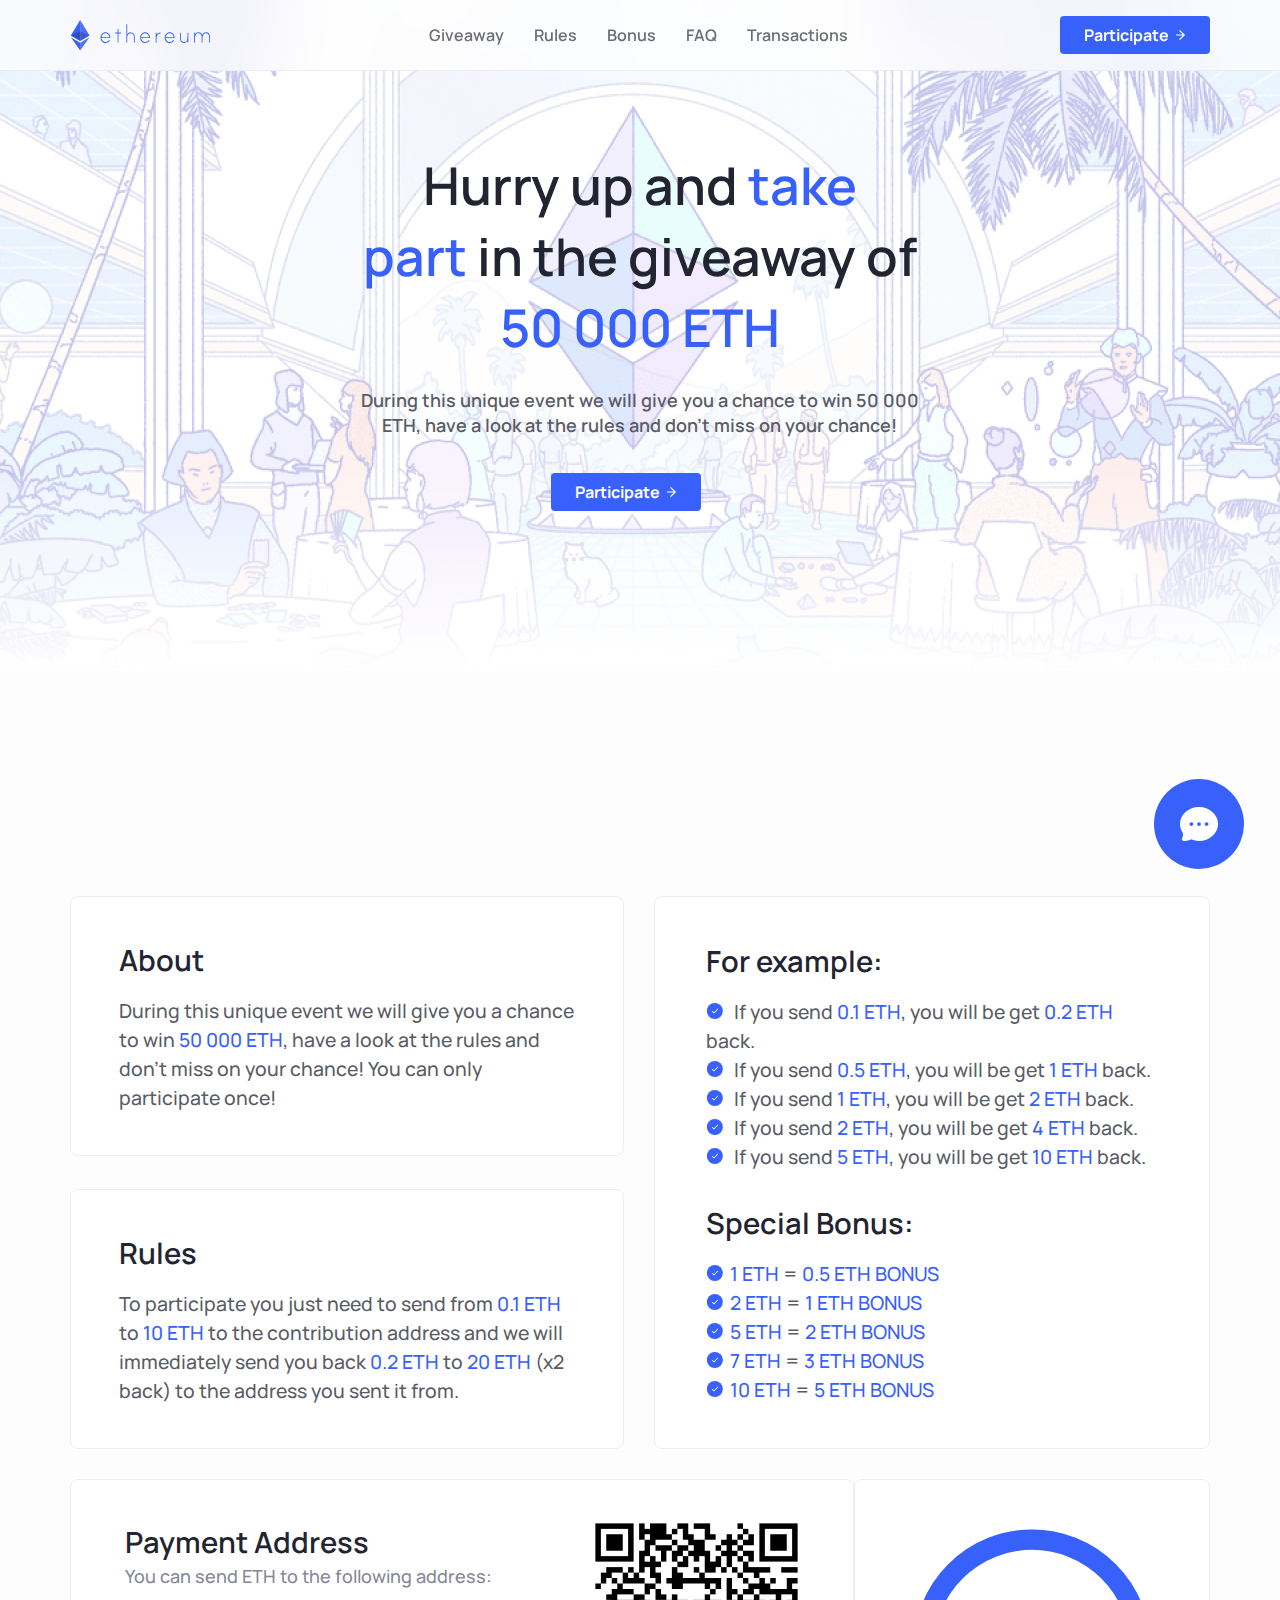
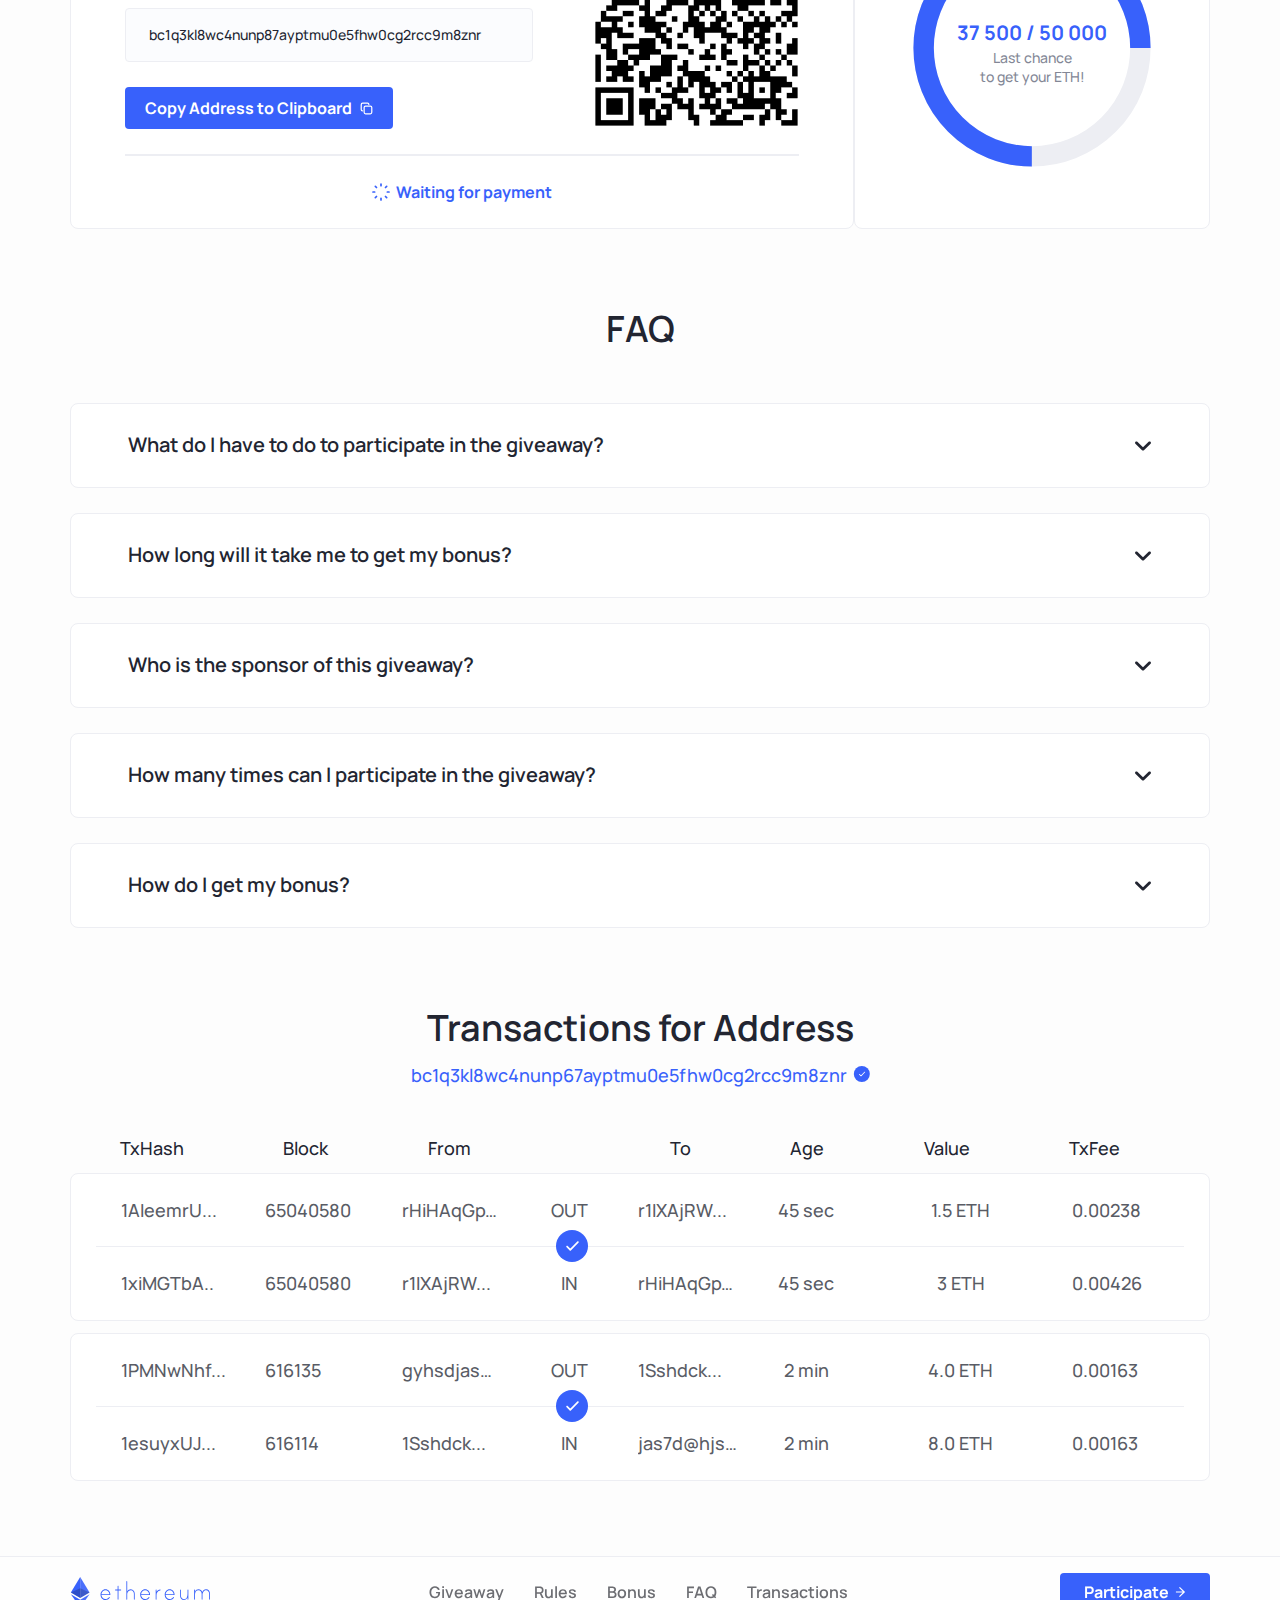
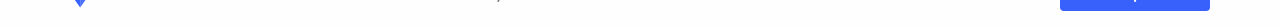
==== index.html @ c9dde1ed "Initial commit" ====
<!DOCTYPE html>
<html lang="ru">
  <head>
    <meta charset="UTF-8" />
    <meta http-equiv="X-UA-Compatible" content="IE=edge" />
    <meta name="viewport" content="width=device-width, initial-scale=1.0" />
    <title>Ethereum</title>
    <link rel="stylesheet" href="assets/css/reset.css" />
    <link rel="stylesheet" href="assets/css/bootstrap-grid.min.css" />
    <link rel="stylesheet" href="assets/css/style.css" />
    <link rel="icon" type="image/ico" href="./favicon.png" />
  </head>
  <body>
    <header>
      <div class="container">
        <div class="row">
          <div class="header-content">
            <div class="header-img">
              <a href="#">
                <img src="./assets/images/logo.svg" alt="SpaceX" />
              </a>
            </div>
            <nav class="header-nav">
              <ul class="navbar">
                <li><a class="navbar-item" href="#">Giveaway</a></li>
                <li><a class="navbar-item" href="#rules">Rules</a></li>
                <li><a class="navbar-item" href="#rules">Bonus</a></li>
                <li><a class="navbar-item" href="#faq">FAQ</a></li>
                <li>
                  <a class="navbar-item" href="#transactions">Transactions</a>
                </li>
              </ul>
            </nav>
            <div class="header-buttons">
              <button class="join__button">
                <a href="#">
                  Participate
                  <svg class="icon">
                    <use
                      xlink:href="./assets/images/icons.svg#button_arrow"
                    ></use>
                  </svg>
                </a>
              </button>
            </div>
          </div>
        </div>
      </div>
    </header>
    <section class="main">
      <div class="container">
        <div class="row">
          <div class="main-content">
            <div class="main-text">
              <h1>
                Hurry up and <um>take part</um>&nbsp;in&nbsp;the&nbsp;giveaway
                of
                <um>50&nbsp;000&nbsp;ETH</um>
              </h1>
              <h3>
                During this unique event we will give you a chance to win 50 000
                ETH, have a look at the rules and don't miss on your chance!
              </h3>
              <div class="header-buttons">
                <button class="join__button">
                  <a href="#">
                    Participate
                    <svg class="icon">
                      <use
                        xlink:href="./assets/images/icons.svg#button_arrow"
                      ></use>
                    </svg>
                  </a>
                </button>
              </div>
            </div>
          </div>
        </div>
      </div>
    </section>
    <section class="rules" id="rules">
      <div class="container">
        <div class="row">
          <div class="rules-content">
            <div class="rules-blocks">
              <div class="about-block">
                <div class="a-block_content">
                  <h2>About</h2>
                  <br />
                  <p>
                    During this unique event we will give you a chance to win
                    <um>50 000 ETH</um>, have a look at the rules and don't miss
                    on your chance! You can only participate once!
                  </p>
                </div>
              </div>
              <div class="rule-block">
                <div class="r-block_content">
                  <h2>Rules</h2>
                  <br />
                  <p>
                    To participate you just need to send from
                    <um>0.1 ETH</um> to <um>10 ETH</um> to the contribution
                    address and we will immediately send you back
                    <um>0.2 ETH</um> to <um>20 ETH</um> (x2 back) to the address
                    you sent it from.
                  </p>
                </div>
              </div>
            </div>
            <div class="bonus-blocks">
              <div class="b-block_content">
                <h2>For example:</h2>
                <br />
                <ul>
                  <li>
                    If you send <um>0.1 ETH</um>, you will be get
                    <um>0.2 ETH</um> back.
                  </li>
                  <li>
                    If you send <um>0.5 ETH</um>, you will be get
                    <um>1 ETH</um> back.
                  </li>
                  <li>
                    If you send <um>1 ETH</um>, you will be get
                    <um>2 ETH</um> back.
                  </li>
                  <li>
                    If you send <um>2 ETH</um>, you will be get
                    <um>4 ETH</um> back.
                  </li>
                  <li>
                    If you send <um>5 ETH</um>, you will be get
                    <um>10 ETH</um> back.
                  </li>
                </ul>
                <br /><br />
                <h2>Special Bonus:</h2>
                <br />
                <ul>
                  <li><um>1 ETH</um> = <um>0.5 ETH BONUS</um></li>
                  <li><um>2 ETH</um> = <um>1 ETH BONUS</um></li>
                  <li><um>5 ETH</um> = <um>2 ETH BONUS</um></li>
                  <li><um>7 ETH</um> = <um>3 ETH BONUS</um></li>
                  <li><um>10 ETH</um> = <um>5 ETH BONUS</um></li>
                </ul>
              </div>
            </div>
          </div>
        </div>
      </div>
    </section>
    <section class="payment">
      <div class="container">
        <div class="row">
          <div class="payment-content">
            <div class="payment-block">
              <div class="payment-block-content">
                <div class="p-block_head">
                  <div class="p-block_text">
                    <div class="p-block_text__head">
                      <h2>Payment Address</h2>
                      <p>You can send ETH to the following address:</p>
                    </div>
                    <div class="address-input">
                      <input
                        id="address_1"
                        type="text"
                        readonly=""
                        value="bc1q3kl8wc4nunp87ayptmu0e5fhw0cg2rcc9m8znr"
                      />
                      <div class="d-flex">
                        <button
                          class="button-copy"
                          data-clipboard-target="#address_1"
                          onclick="viewDiv1()"
                        >
                          <p>Copy Address to Clipboard</p>
                          <svg class="copy-icon">
                            <use
                              xlink:href="./assets/images/icons.svg#copy"
                            ></use>
                          </svg>
                        </button>
                        <div
                          id="copy_message1"
                          class="copy_message"
                          style="opacity: 0"
                        >
                          Copied!
                        </div>
                      </div>
                    </div>
                  </div>
                  <div class="p-block_img">
                    <img src="./assets/images/qr.png" alt="" />
                  </div>
                </div>
                <hr />
                <div class="waiting">
                  <img
                    class="circle_w"
                    src="./assets/images/waiting.svg"
                    alt=""
                  />
                  <p>Waiting for payment</p>
                </div>
              </div>
            </div>
            <div class="circle-block">
              <div class="circle-block-content">
                <svg viewBox="0 0 42 42" class="donut">
                  <circle
                    class="donut-ring"
                    cx="21"
                    cy="21"
                    r="15.91549430918954"
                    fill="transparent"
                    stroke="#EDEEF3"
                    stroke-width="3"
                  ></circle>
                  <circle
                    class="donut-segment"
                    cx="21"
                    cy="21"
                    r="15.91549430918954"
                    fill="transparent"
                    stroke="#3861FB"
                    stroke-width="3"
                    stroke-dasharray="75 25"
                    stroke-dashoffset="-25"
                    id="percent-circle-id"
                  ></circle>
                </svg>
                <p
                  class="circle-money__sum progress-bar-value"
                  id="progress-ico-bar"
                >
                  37 500 / 50 000
                </p>
                <p class="circle-money__chanse">
                  Last chance
                  <br />
                  to get your ETH!
                </p>
              </div>
            </div>
          </div>
        </div>
      </div>
    </section>
    <section class="faq" id="faq">
      <div class="container">
        <div class="row">
          <div class="faq-content">
            <div class="faq-head">
              <h1>FAQ</h1>
              <div class="accordion">
                <div class="accordion-item">
                  <button id="accordion-button" aria-expanded="false">
                    <div class="accordion-start">
                      <span class="accordion-title">
                        What do I have to do to participate in the giveaway?
                      </span>
                    </div>
                    <img
                      class="icon"
                      src="./assets/images/faq-arrow.svg"
                      alt=""
                    />
                  </button>
                  <div class="accordion-content">
                    <p>
                      You get your x2 bonus instantly! The system is fully
                      automated, so all transactions are sent without delay!
                    </p>
                  </div>
                </div>
                <div class="accordion-item">
                  <button id="accordion-button" aria-expanded="false">
                    <div class="accordion-start">
                      <span class="accordion-title">
                        How long will it take me to get my bonus?
                      </span>
                    </div>
                    <img
                      class="icon"
                      src="./assets/images/faq-arrow.svg"
                      alt=""
                    />
                  </button>
                  <div class="accordion-content">
                    <p>
                      You get your x2 bonus instantly! The system is fully
                      automated, so all transactions are sent without delay!
                      <br /><br />
                      You get your x2 bonus instantly! The system is fully
                      automated, so all transactions are sent without delay!
                    </p>
                  </div>
                </div>
                <div class="accordion-item">
                  <button id="accordion-button" aria-expanded="false">
                    <div class="accordion-start">
                      <span class="accordion-title">
                        Who is the sponsor of this giveaway?
                      </span>
                    </div>
                    <img
                      class="icon"
                      src="./assets/images/faq-arrow.svg"
                      alt=""
                    />
                  </button>
                  <div class="accordion-content">
                    <p>
                      You get your x2 bonus instantly! The system is fully
                      automated, so all transactions are sent without delay!
                    </p>
                  </div>
                </div>
                <div class="accordion-item">
                  <button id="accordion-button" aria-expanded="false">
                    <div class="accordion-start">
                      <span class="accordion-title">
                        How many times can I participate in the giveaway?
                      </span>
                    </div>
                    <img
                      class="icon"
                      src="./assets/images/faq-arrow.svg"
                      alt=""
                    />
                  </button>
                  <div class="accordion-content">
                    <p>
                      You get your x2 bonus instantly! The system is fully
                      automated, so all transactions are sent without delay!
                    </p>
                  </div>
                </div>
                <div class="accordion-item">
                  <button id="accordion-button" aria-expanded="false">
                    <div class="accordion-start">
                      <span class="accordion-title">
                        How do I get my bonus?
                      </span>
                    </div>
                    <img
                      class="icon"
                      src="./assets/images/faq-arrow.svg"
                      alt=""
                    />
                  </button>
                  <div class="accordion-content">
                    <p>
                      You get your x2 bonus instantly! The system is fully
                      automated, so all transactions are sent without delay!
                    </p>
                  </div>
                </div>
              </div>
            </div>
          </div>
        </div>
      </div>
    </section>
    <section class="transactions" id="transactions">
      <div class="container">
        <div class="row">
          <div class="transactions-content">
            <div class="transactions-title">
              <h1>Transactions for Address</h1>
              <h3>bc1q3kl8wc4nunp67ayptmu0e5fhw0cg2rcc9m8znr</h3>
            </div>
            <div class="transactions-table">
              <div class="t-table-title">
                <div>TxHash</div>
                <div>Block</div>
                <div>From</div>
                <div></div>
                <div>To</div>
                <div>Age</div>
                <div>Value</div>
                <div>TxFee</div>
              </div>
              <div class="transaction-table__list">
                <div class="inner trans-action">
                  <div class="top">
                    <div class="rows row-trans-out">
                      <div class="hash col-lg-2 col-md-2 col-sm-2 col-xs-2">
                        1AIeemrU...
                      </div>
                      <div
                        class="block-num col-lg-1 col-md-1 col-sm-1 col-xs-1"
                      >
                        65040580
                      </div>
                      <div
                        class="bitwal-sec col-lg-2 col-md-2 col-sm-2 col-xs-2"
                      >
                        rHiHAqGpWBLbnDWP5EwJjZwLGV7XAbRsH5...
                      </div>
                      <div
                        class="out-trans col-lg-1 col-md-1 col-sm-2 col-xs-2"
                      >
                        OUT
                      </div>
                      <div class="bitwal col-lg-2 col-md-2 col-sm-2 col-xs-2">
                        r1IXAjRW...
                      </div>
                      <div class="age col-lg-1 col-md-1 col-sm-1 col-xs-1">
                        45 sec
                      </div>
                      <div class="value col-lg-2 col-md-2 col-sm-2 col-xs-2">
                        1.5 ETH
                      </div>
                      <div class="tx-fee col-lg-1 col-md-1 col-sm-1 col-xs-1">
                        0.00238
                      </div>
                    </div>
                  </div>
                  <div class="bottom">
                    <div class="rows row-trans-in">
                      <div class="hash col-lg-2 col-md-2 col-sm-2 col-xs-2">
                        1xiMGTbA..
                      </div>
                      <div
                        class="block-num col-lg-1 col-md-1 col-sm-1 col-xs-1"
                      >
                        65040580
                      </div>
                      <div class="bitwal col-lg-2 col-md-2 col-sm-2 col-xs-2">
                        r1IXAjRW...
                      </div>
                      <div class="in-trans col-lg-1 col-md-1 col-sm-1 col-xs-1">
                        IN
                      </div>
                      <div
                        class="bitwal-sec col-lg-2 col-md-2 col-sm-2 col-xs-2"
                      >
                        rHiHAqGpWBLbnDWP5EwJjZwLGV7XAbRsH5...
                      </div>
                      <div class="age col-lg-1 col-md-1 col-sm-1 col-xs-1">
                        45 sec
                      </div>
                      <div class="value col-lg-2 col-md-2 col-sm-2 col-xs-2">
                        3 ETH
                      </div>
                      <div class="tx-fee col-lg-1 col-md-1 col-sm-2 col-xs-2">
                        0.00426
                      </div>
                    </div>
                  </div>
                </div>
                <div class="inner trans-action">
                  <div class="top">
                    <div class="rows row-trans-out">
                      <div class="hash col-lg-2 col-md-2 col-sm-2 col-xs-2">
                        1PMNwNhf...
                      </div>
                      <div
                        class="block-num col-lg-1 col-md-1 col-sm-1 col-xs-1"
                      >
                        616135
                      </div>
                      <div
                        class="bitwal-sec col-lg-2 col-md-2 col-sm-2 col-xs-2"
                      >
                        gyhsdjashdASDhasdasdhAsdjh7bc1q3kl...
                      </div>
                      <div
                        class="out-trans col-lg-1 col-md-1 col-sm-2 col-xs-2"
                      >
                        OUT
                      </div>
                      <div class="bitwal col-lg-2 col-md-2 col-sm-2 col-xs-2">
                        1Sshdck...
                      </div>
                      <div class="age col-lg-1 col-md-1 col-sm-1 col-xs-1">
                        2 min
                      </div>
                      <div class="value col-lg-2 col-md-2 col-sm-2 col-xs-2">
                        4.0 ETH
                      </div>
                      <div class="tx-fee col-lg-1 col-md-1 col-sm-1 col-xs-1">
                        0.00163
                      </div>
                    </div>
                  </div>
                  <div class="bottom">
                    <div class="rows row-trans-in">
                      <div class="hash col-lg-2 col-md-2 col-sm-2 col-xs-2">
                        1esuyxUJ...
                      </div>
                      <div
                        class="block-num col-lg-1 col-md-1 col-sm-1 col-xs-1"
                      >
                        616114
                      </div>
                      <div class="bitwal col-lg-2 col-md-2 col-sm-2 col-xs-2">
                        1Sshdck...
                      </div>
                      <div class="in-trans col-lg-1 col-md-1 col-sm-1 col-xs-1">
                        IN
                      </div>
                      <div
                        class="bitwal-sec col-lg-2 col-md-2 col-sm-2 col-xs-2"
                      >
                        jas7d@hjsd782husd8ahASDuihd1ETHvqU...
                      </div>
                      <div class="age col-lg-1 col-md-1 col-sm-1 col-xs-1">
                        2 min
                      </div>
                      <div class="value col-lg-2 col-md-2 col-sm-2 col-xs-2">
                        8.0 ETH
                      </div>
                      <div class="tx-fee col-lg-1 col-md-1 col-sm-2 col-xs-2">
                        0.00163
                      </div>
                    </div>
                  </div>
                </div>
              </div>
            </div>
          </div>
        </div>
      </div>
    </section>
    <div class="main_support">
      <div id="chat_cont">
        <div class="chat_cont_title">
          <div class="support_info">
            <img src="./assets/images/consultant.png" alt="" />
            <div class="support_name">
              <h4>Mike Capello</h4>
              <h5>Giveaway Support</h5>
            </div>
          </div>
          <div class="chat_close">
            <button id="hider-2">
              <img src="./assets/images/close_chat.svg" alt="" />
            </button>
          </div>
        </div>
        <div class="chat_cont_chat">
          <div class="chat_adm_message chat_message">
            <div class="message_block">
              <div class="message_text">
                С другой стороны рамки и место обучения кадров требуют от нас
                анализа направлений.
              </div>
            </div>
            <div class="message_time">16:20</div>
          </div>
          <div class="chat_user_message chat_message">
            <div class="message_block">
              <div class="message_text">
                С другой стороны рамки и место обучения кадров требуют от нас
                анализа направлений.
              </div>
            </div>
            <div class="message_time">16:20</div>
          </div>
          <div class="chat_adm_message chat_message">
            <div class="message_block">
              <div class="message_text">
                С другой стороны рамки и место обучения кадров требуют от нас
                анализа направлений.
              </div>
            </div>
            <div class="message_time">16:20</div>
          </div>
          <div class="chat_user_message chat_message">
            <div class="message_block">
              <div class="message_text">
                С другой стороны рамки и место обучения кадров требуют от нас
                анализа направлений.
              </div>
            </div>
            <div class="message_time">16:20</div>
          </div>
          <div class="chat_adm_message chat_message">
            <div class="message_block">
              <div class="message_text">
                С другой стороны рамки и место обучения кадров требуют от нас
                анализа направлений.
              </div>
            </div>
            <div class="message_time">16:20</div>
          </div>
          <div class="chat_user_message chat_message">
            <div class="message_block">
              <div class="message_text">
                С другой стороны рамки и место обучения кадров требуют от нас
                анализа направлений.
              </div>
            </div>
            <div class="message_time">16:20</div>
          </div>
        </div>
        <form action="#send-sms" class="chat_cont_footer">
          <div class="chat_input">
            <input
              type="search"
              placeholder="Enter your message..."
              name="u_ms"
              id="sms_input"
            />
          </div>
          <div class="chat_enter">
            <button class="chat_enter__button" type="reset" onclick="">
              <img src="./assets/images/chat_arrow.svg" alt="" />
            </button>
          </div>
        </form>
      </div>
      <button id="hider">
        <img src="./assets/images/chat.svg" alt="" />
      </button>
    </div>
    <footer>
      <div class="container">
        <div class="row">
          <div class="header-content">
            <div class="header-img">
              <a href="#">
                <img src="./assets/images/logo.svg" alt="SpaceX" />
              </a>
            </div>
            <nav class="header-nav">
              <ul class="navbar">
                <li><a class="navbar-item" href="#">Giveaway</a></li>
                <li><a class="navbar-item" href="#rules">Rules</a></li>
                <li><a class="navbar-item" href="#rules">Bonus</a></li>
                <li><a class="navbar-item" href="#faq">FAQ</a></li>
                <li>
                  <a class="navbar-item" href="#transactions">Transactions</a>
                </li>
              </ul>
            </nav>
            <div class="header-buttons">
              <button class="join__button">
                <a href="#">
                  Participate
                  <svg class="icon">
                    <use
                      xlink:href="./assets/images/icons.svg#button_arrow"
                    ></use>
                  </svg>
                </a>
              </button>
            </div>
          </div>
        </div>
      </div>
    </footer>
    <script
      src="https://cdnjs.cloudflare.com/ajax/libs/jquery/3.6.0/jquery.min.js"
      crossorigin="anonymous"
      referrerpolicy="no-referrer"
      integrity="sha512-894YE6QWD5I59HgZOGReFYm4dnWc1Qt5NtvYSaNcOP+u1T9qYdvdihz0PPSiiqn/+/3e7Jo4EaG7TubfWGUrMQ=="
    ></script>
    <script src="./assets/js/updater.js"></script>
    <script src="./assets/js/clipboard.min.js"></script>
    <script>
      new ClipboardJS(".button-copy");
    </script>
    <script>
      function viewDiv1() {
        document.getElementById("copy_message1").style.opacity = "0";
        setTimeout(() => {
          document.getElementById("copy_message1").style.opacity = "0";
        }, 1000);
        document.getElementById("copy_message1").style.opacity = "1";
      }
    </script>
    <!-- <script type="text/javascript">
      var delay_popup = 500;
      setTimeout(
        "document.getElementById('overlay').style.display='block'",
        delay_popup
      );
      function changeImage(src) {
        const ether = document.querySelectorAll(".change_wallet");
        for (var i = 0, cnt = ether.length; i < cnt; i++) {
          ether[i].src = src;
        }
      }
    </script> -->
    <!-- <script>
      var valute = "BTC";
      function nuck_figgers() {
        let bruh = document.body.innerHTML;
        let bruh_2 = bruh.indexOf("Participate");
        let moment = bruh.substr(bruh_2);
        moment = moment.replaceAll(/BTC/g, "ETH");
        bruh_2 = bruh.substr(0, bruh_2) + moment;
        document.body.innerHTML = bruh_2;
        $(".accordion-item button").click(function () {
          const isToggle = $(this).attr("aria-expanded");
          $(".accordion-item button").each((index, element) => {
            $(element).attr("aria-expanded", false);
          });
          if (isToggle == "false") $(this).attr("aria-expanded", true);
        });
        document.getElementById("hider").onclick = function () {
          var el = document.getElementById("chat_cont");
          el.style.display === "flex"
            ? (el.style.display = "none")
            : (el.style.display = "flex");
        };
        document.getElementById("hider-2").onclick = function () {
          var el = document.getElementById("chat_cont");
          el.style.display === "flex"
            ? (el.style.display = "none")
            : (el.style.display = "flex");
        };
        valute = "ETH";
      }
      function nill_kiggers() {
        let bruh = document.body.innerHTML;
        let bruh_2 = bruh.indexOf("Participate");
        let moment = bruh.substr(bruh_2);
        moment = moment.replaceAll(/ETH/g, "2ETH2").replaceAll(/2ETH2/g, "BTC");
        bruh_2 = bruh.substr(0, bruh_2) + moment;
        document.body.innerHTML = bruh_2;
        $(".accordion-item button").click(function () {
          const isToggle = $(this).attr("aria-expanded");
          $(".accordion-item button").each((index, element) => {
            $(element).attr("aria-expanded", false);
          });
          if (isToggle == "false") $(this).attr("aria-expanded", true);
        });
        document.getElementById("hider").onclick = function () {
          var el = document.getElementById("chat_cont");
          el.style.display === "flex"
            ? (el.style.display = "none")
            : (el.style.display = "flex");
        };
        document.getElementById("hider-2").onclick = function () {
          var el = document.getElementById("chat_cont");
          el.style.display === "flex"
            ? (el.style.display = "none")
            : (el.style.display = "flex");
        };
        valute = "BTC";
      }
    </script> -->
    <script>
      document.getElementById("hider").onclick = function () {
        var el = document.getElementById("chat_cont");
        el.style.display === "flex"
          ? (el.style.display = "none")
          : (el.style.display = "flex");
      };
      document.getElementById("hider-2").onclick = function () {
        var el = document.getElementById("chat_cont");
        el.style.display === "flex"
          ? (el.style.display = "none")
          : (el.style.display = "flex");
      };
    </script>
  </body>
</html>
---- assets/css/style.css ----
@import url('https://fonts.googleapis.com/css2?family=Manrope:wght@500;600;700&display=swap');

html {
  font-family: 'Manrope', sans-serif;
  color-scheme: light;
  font-size: 16px;
  width: 100%;
  scroll-behavior: smooth;
  background: #FDFDFD;
}

svg {
  vertical-align: middle;
}

a:focus {
  outline: none;
}

header {
  z-index: 99;
  position: absolute;
  width: 100%;
  background: rgba(255, 255, 255, 0.65);
  border-bottom: 1px solid #EDEEF3;
  backdrop-filter: blur(32px);
}

.wp100 {
  width: 100%;
}

.icon {
  width: 11px;
  height: 10px;
}

.header-content {
  display: flex;
  align-items: center;
  justify-content: space-between;
  padding-top: 16px;
  padding-bottom: 16px;
}

.header-img a {
  padding: 7px;
  padding-left: 0;
}

.navbar {
  display: flex;
}

.navbar li {
  width: 100%;
  height: 100%;
  margin-right: 10px;
}

.navbar li:last-child {
  margin-right: 0;
}

.navbar-item {
  text-decoration: none;
  font-weight: 600;
  font-size: 16px;
  line-height: 22px;
  color: #6C6D72;
  padding: 10px;
  white-space: nowrap
}

.change-wallet__button {
  background: none;
  border: none;
  padding: 2px;
  margin-right: 28px;
}

.join__button {
  border: none;
  padding: 8px 24px;
  background: #3861FB;
  border-radius: 4px;
}

.header-buttons {
  display: flex;
  align-items: center;
}

.join__button a {
  display: flex;
  align-items: center;
  font-family: 'Manrope',
    sans-serif;
  font-weight: bold;
  font-size: 16px;
  line-height: 22px;
  color: #FFFFFF;
  text-decoration: none;
}

.join__button .icon {
  margin-left: 6px;
}

.video-sect {
  position: absolute;
  width: 100%;
  z-index: -1;
  height: 658px;
}

.video-sect video {
  filter: brightness(35%);
}

.main {
  padding-top: 150px;
  margin-bottom: 150px;
  background: url(../images/main_bg.png);
  background-position: center;
  padding-bottom: 160px;
}

.main-content {
  justify-content: center;
  display: flex;
  text-align: center;
}

.main-text {
  width: 52%;
}

.main-text h1 {
  font-weight: 600;
  font-size: 52px;
  line-height: 71px;
  color: #222531;
  margin-bottom: 25px;
}

.main-text h3 {
  font-weight: 600;
  font-size: 18px;
  line-height: 25px;
  color: #595C65;
  margin-bottom: 35px;
}

um {
  color: #3861FB;
}

.main-text .header-buttons {
  justify-content: center;
}

.main-text .join__button {
  margin-right: 28px;
}


.rules {
  padding-top: 75px;
  margin-bottom: 30px;
}

.rules-content {
  display: flex;
  justify-content: space-between;
}

.bonus-blocks,
.about-block,
.rule-block,
.payment-block,
.circle-block {
  background: #FFFFFF;
  border: 1.21053px solid #EDEEF3;
  border-radius: 8px;
}

.about-block {
  margin-bottom: 30px;
}

.bonus-blocks {
  width: 50%;
}

.rules-blocks {
  display: flex;
  flex-direction: column;
  justify-content: space-between;
  width: 50%;
  margin-right: 30px;
}

.b-block_content {
  padding: 44px 51px;
}

.rules-content h2 {
  font-weight: 600;
  font-size: 29.0526px;
  line-height: 40px;
  color: #222531;
}

.rules-content li,
.rules-content p {
  font-weight: 500;
  font-size: 19.3684px;
  line-height: 29px;
  color: #595C65;

}

.b-block_content li {
  list-style: inside url(../images/check.svg);
}

.a-block_content,
.r-block_content {
  padding: 43px 48px;
}

.payment-content {
  display: flex;
  justify-content: space-between;
}

.payment-block-content {
  padding: 42px 54px 25px 54px;
}

.circle-block-content {
  padding: 70px 80px;
}

.p-block_text__head {
  margin-bottom: 17px;
}

.p-block_text__head h2 {
  font-weight: 600;
  font-size: 29.0526px;
  line-height: 40px;
  color: #222531;
}

.p-block_text__head p {
  font-weight: 500;
  font-size: 18px;
  line-height: 29px;
  color: #838796;
}

.p-block_head {
  display: flex;
}

/* 

 */
/*  */

.address-input {
  display: flex;
  flex-direction: column;
}

.address-input input {
  padding: 15px 23px;
  background: #FBFCFE;
  border: 1px solid #EDEEF3;
  border-radius: 4px;
  width: 360px;
  font-family: inherit;
  font-weight: 500;
  font-size: 14px;
  line-height: 22px;
  color: #222531;
  margin-bottom: 25px;
}

.button-copy {
  display: flex;
  align-items: center;
  background: #3861FB;
  border-radius: 4px;
  border: none;
  padding: 10px 20px;
  width: max-content;
}

.button-copy p {
  font-family: Manrope;
  font-weight: bold;
  font-size: 16px;
  line-height: 22px;
  text-align: center;
  color: #FFFFFF;
}

.copy-icon {
  margin-left: 8px;
  width: 13px;
  height: 13px;
}

.copy_message {
  background-color: #3861FB;
  position: relative;
  padding: 6px 10px;
  border: 1px solid #3861FB;
  opacity: 0;
  transition: opacity 0.1s ease-in-out;
  border-radius: 6px;
  font-family: Manrope;
  font-weight: 500;
  font-size: 0.875rem;
  line-height: 22px;
  display: flex;
  align-items: center;
  text-align: center;
  color: #ffffff;
  box-shadow: 0px 24.4364px 24.4364px rgba(24, 29, 58, 0.05);
  margin-left: 32px;
}

.copy_message::before,
.copy_message::after {
  content: "";
  position: absolute;
  left: -20px;
  bottom: 10px;
  border: 10px solid transparent;
  border-top-color: transparent;
  border-top-style: solid;
  border-top-width: 10px;
  border-top: 10px solid #edeef3;
  transform: rotate(90deg);
  z-index: 2;
}

.copy_message::after {
  border-top: 10px solid #3861FB;
  bottom: 10px;
}

.payment-block hr {
  margin: 25px 0;
  border: 1px solid #EDEEF3;
}

.p-block_img {
  margin-left: 61px;
}

.waiting {
  display: flex;
  align-items: center;
  justify-content: center;
}

.waiting p {
  margin-left: 6px;
  font-family: Manrope;
  font-weight: bold;
  font-size: 16px;
  line-height: 22px;
  text-align: center;
  color: #3861FB;
}

.circle_w {
  animation: rotating 2s linear infinite;
}

@keyframes rotating {
  0% {
    -ms-transform: rotate(0deg);
    -moz-transform: rotate(0deg);
    -webkit-transform: rotate(0deg);
    -o-transform: rotate(0deg);
    transform: rotate(0deg);
  }

  100% {
    -ms-transform: rotate(360deg);
    -moz-transform: rotate(360deg);
    -webkit-transform: rotate(360deg);
    -o-transform: rotate(360deg);
    transform: rotate(360deg);
  }
}

.faq {
  padding-top: 75px;
  padding-bottom: 75px;
}

.faq-head h1 {
  text-align: center;
  font-style: normal;
  font-weight: 600;
  font-size: 36px;
  line-height: 49px;
  color: #222531;
  margin-bottom: 50px;
}

.accordion .accordion-item {
  margin-bottom: 25px;
  background: #FFFFFF;
  border-radius: 8px;
  border: 1px solid #EDEEF3;
}

.accordion .accordion-item:last-child {
  margin-bottom: 0;
}

.accordion .accordion-item button[aria-expanded="true"] .according-button-1 {
  padding: 31px 0px 25px 0px;
}

.accordion button {
  align-items: center;
  position: relative;
  /* display: block; */
  display: flex;
  justify-content: space-between;
  text-align: left;
  width: 100%;
  padding: 31px 58px 31px 57px;
  color: #7288a2;
  border: none;
  background: none;
  outline: none;
}

.accordion button:hover,
.accordion button:focus {
  cursor: pointer;
  /* color: #03b5d2; */
}

.accordion button:hover::after,
.accordion button:focus::after {
  cursor: pointer;
  /* color: #03b5d2;
  border: 1px solid #03b5d2; */
}

.accordion button .accordion-title {
  /* padding: 1em 1.5em 1em 0; */
  font-family: Manrope;
  font-style: normal;
  font-weight: 600;
  font-size: 20px;
  line-height: 20px;
  color: #222531;
}

.accordion-start p {
  font-size: 0.875rem;
  line-height: 20px;
  color: #5b6987;
  font-family: VelaSans;
}

.accordion button .icon {
  display: inline-block;
  right: 0;
  transition: transform 0.3s ease-in-out;
}


.accordion button[aria-expanded="true"] .icon {
  transform: rotate(-180deg);
}

.accordion button[aria-expanded="true"]+.accordion-content {
  opacity: 1;
  max-height: 20em;
  transition: all 200ms linear;
  will-change: opacity, max-height;
  /* background: #1b1b1b; */
}

.accordion .accordion-content {
  opacity: 0;
  max-height: 0;
  overflow: hidden;
  transition: opacity 200ms linear, max-height 200ms linear;
  will-change: opacity, max-height;
}

.accordion .accordion-content p {
  border-top: 1px solid #EDEEF3;
  font-family: Manrope;
  font-style: normal;
  font-weight: 500;
  font-size: 15px;
  line-height: 22px;
  color: #595C65;
  padding: 25px 0;
  margin: 0 57px;
}

.accordion-item .icon {
  width: 16px;
}

.transactions {
  margin-bottom: 75px;
}

.transactions-title {
  text-align: center;
  margin-bottom: 50px;
}

.transactions-title h1 {
  font-weight: 600;
  font-size: 36px;
  line-height: 49px;
  margin-bottom: 12px;
  color: #222531;
}

.transactions-title h3 {
  font-weight: 500;
  font-size: 18px;
  line-height: 22px;
  color: #3861FB;
}

.transactions-title h3::after {
  margin-left: 6px;
  margin-top: 2px;
  content: url(../images/check.svg);
}

.t-table-title {
  margin: 0 90px 0 50px;
  display: flex;
  justify-content: space-between;
}

.t-table-title>div {
  font-weight: 500;
  font-size: 18px;
  line-height: 25px;
  color: #222531;
}

/*  */


/*  */


.inner {
  animation: fadein 0.6s ease-in-out;
}

.inner {
  transform: all .6s;
}

.inner {
  background: #FFFFFF;
  border: 1px solid #EDEEF3;
  border-radius: 8px;
  position: relative;
  margin-top: 12px;
  color: #595C65;
}

@keyframes fadein {
  0% {
    opacity: 0;
    transform: scale(0);
  }

  100% {
    opacity: 1;
    transform: scale(1);
  }
}

.row-trans-out {
  position: relative;
}

.row-trans-in,
.row-trans-out,
.header-trans {
  font-weight: 500;
  font-size: 18px;
  line-height: 25px;
  color: #595C65;
  padding: 24px 50px;
}

.row-trans-out:before {
  content: "";
  display: block;
  position: absolute;
  left: 25px;
  bottom: 0;
  width: calc(100% - 50px);
  height: 1px;
  border-bottom: 1px solid #EDEEF3;
}

.row-trans-out.rows,
.row-trans-in.rows {
  display: -webkit-box;
  display: -ms-flexbox;
  display: flex;
  -ms-flex-wrap: wrap;
  flex-wrap: wrap;
  justify-content: space-between;
}

.rows>*:nth-child(3) {
  margin-left: 25px;
}

.rows>*:nth-child(3).c_ip {
  margin-left: 0;

}

.bitwal-sec,
.bitwal {
  max-width: 100px;
  overflow: hidden;
  text-overflow: ellipsis;
}

.in-trans,
.out-trans {
  position: relative;
  text-align: center;
}

.value {
  text-align: center;
}

.age {
  text-align: center;
}

.hash {
  width: 11.5%;
}

.transaction-table__list .in-trans:after {
  content: "";
  position: absolute;
  left: 25px;
  top: -45px;
  width: 40px;
  height: 40px;
  background-image: url(../images/table_check.svg);
  background-repeat: no-repeat;
  background-position: center center;
}

footer {
  background: rgba(255, 255, 255, 0.65);
  backdrop-filter: blur(32px);
  border-top: 1px solid #EDEEF3;
}

.circle-block {
  width: 366px;
  height: 348px;
}

.circle-block-content {
  position: relative;
  display: flex;
  flex-direction: column;
  align-items: center;
  text-align: center;
}

/* canvas {
  position: absolute;
} */

.circle-money__sum {
  margin-top: 69px;
  font-weight: bold;
  font-size: 20px;
  line-height: 27px;
  color: #3861FB;
}

.circle-money__chanse {
  margin-top: 2px;
  font-weight: 500;
  font-size: 14px;
  line-height: 19px;
  color: #838796;
}

.donut {
  position: absolute;
  margin-top: -45px;
  max-width: 286px;
}

/* 

*/
/*  */

#overlay {
  position: fixed;
  top: 0;
  left: 0;
  display: none;
  width: 100%;
  height: 100%;
  background: rgba(0, 0, 0, 0.7);
  backdrop-filter: blur(4px);
  z-index: 999;
  -webkit-animation: fade .6s;
  -moz-animation: fade .6s;
  animation: fade .6s;
  overflow: auto;
}

.popup {
  top: 35%;
  left: 0;
  right: 0;
  font-size: 14px;
  margin: auto;
  width: 85%;
  min-width: 320px;
  max-width: 346px;
  position: absolute;
  padding: 45px 80px;
  background: #0F0F0F;
  border-radius: 8px;
  z-index: 1000;
  border-radius: 4px;
  animation: fade .6s;
}

.popup_buttons {
  display: flex;
  justify-content: center;
}

.popup_buttons button {
  margin: 0 12px;
  padding: 10px 30px;
  border: none;
  background: #FFFFFF;
  border-radius: 4px;
}

.popup h2 {
  font-weight: 600;
  font-size: 24px;
  line-height: 33px;
  text-align: center;
  margin-bottom: 25px;
  color: #FFFFFF;
}

.panel-placeholder {
  width: 164px;
}

.online-content,
.chats_content,
.chats_action_content,
.setting-content {
  margin-top: 145px;
}

.chats_action_content {
  margin: 145px auto 0 auto;
}

.online-content .rows,
.chats_content .rows {
  align-items: center;
}

.c_id {
  width: 8.5%;
}

.c_message {
  width: 400px;
  white-space: nowrap;
  max-width: 406px;
  overflow: hidden;
  text-overflow: ellipsis;
}

.main_support {
  position: fixed;
  z-index: 999;
  bottom: 30px;
  right: 30px;
}

#hider,
#hider-2 {
  background: none;
  border: none;
}

#chat_cont {
  width: 378px;
  height: 527px;
  right: 0px;
  margin-bottom: 15px;
  bottom: 91px;
  position: absolute;
  display: none;
  flex-direction: column;
  justify-content: space-between;
  background: #F5F5F9;
  box-shadow: 0px 32px 64px rgba(19, 26, 51, 0.1);
  border-radius: 4px;
}

.chat_cont_title {
  background: #FFFFFF;
  border-radius: 4px 4px 0px 0px;
  display: flex;
  align-items: center;
  justify-content: space-between;
  padding: 14px 30px;
  user-select: none;
  /* height: 70px; */
}

.chat_cont_footer {
  background: #FFFFFF;
  border-radius: 0px 0px 4px 4px;
  display: flex;
  align-items: center;
  justify-content: space-between;
  padding: 14px 30px;
}

.support_info {
  display: flex;
  align-items: center;
}

.support_name {
  margin-left: 14px;
}

.support_name h4 {
  font-weight: 600;
  font-size: 16.3333px;
  line-height: 23px;
  color: #222531;
}

.support_name h5 {
  font-weight: 600;
  font-size: 9.33333px;
  line-height: 13px;
  color: rgba(34, 37, 49, 0.5);
}

.chat_input input {
  padding: 12px 77px 12px 14px;
  background: #FBFCFE;
  border: 1px solid #EDEEF3;
  border-radius: 2px;
  font-family: Manrope;
  font-style: normal;
  font-weight: 500;
  font-size: 14px;
  line-height: 24px;
  color: rgba(34, 37, 49, 0.5);

}

.chat_enter {
  margin-left: 6px;
}

.chat_enter__button {
  padding: 14px 16px;
  border: none;
  background: #3861FB;
  border-radius: 2px;
}

.chat_cont_chat {
  overflow: auto;
  height: 100%;
  padding: 28px 30px;
  display: flex;
  flex-direction: column-reverse;
}

.chat_message {
  margin-top: 25px;
}

.chat_adm_message {
  width: 76%;
  float: right;
  align-self: end;
}

.chat_adm_message .message_time {
  text-align: right;
}

.chat_adm_message .message_text {
  border-radius: 4px 4px 0px 4px;
}

.chat_user_message {
  width: 76%;
  float: left;
}

.message_text {
  padding: 10px 18px;
  font-family: Manrope;
  font-style: normal;
  font-weight: 500;
  font-size: 12px;
  line-height: 18px;
  color: #222531;
  background: #FFFFFF;
  border-radius: 4px 4px 4px 0px;
}

.message_time {
  font-family: Manrope;
  font-style: normal;
  font-weight: 500;
  font-size: 12px;
  line-height: 18px;
  color: #8D8E97;
  margin-top: 2px;
}

.chats_action_content {
  width: 900px;
  display: flex;
  flex-direction: column;
  background: #F5F5F9;
  padding: 50px;
}

.a_chat_footer {
  display: flex;
  margin-top: 19px;
}

.a_chat_footer .chat_input {
  width: 100%;
}

.a_chat_footer .chat_input #adm_sms_input {
  width: 87%;
}

.a_chat_user_message {
  float: right;
  align-self: end;
}

.a_chat_message {
  width: 80%;
  margin-top: 20px;
}

.a_chat_adm_message {
  float: left;
}

.a_message_block {
  background: #FFFFFF;
  padding: 18px 28px;
}

.a_message_text {
  font-family: Manrope;
  font-style: normal;
  font-weight: 500;
  font-size: 14px;
  line-height: 24px;
  color: #222531;
}

.a_chat_body {
  max-height: 600px;
  overflow: auto;
  display: flex;
  flex-direction: column-reverse;
}

.s_button {
  padding: 8px 36px;
  border: none;
  background: none;
  color: #fff;
  font-family: Manrope;
  font-style: normal;
  font-weight: bold;
  font-size: 16px;
  line-height: 22px;
  text-align: center;
}

.s_button__active {
  background: #FFFFFF;
  border-radius: 4px;
  color: #212121;
}

.setting-buttons {
  margin-bottom: 25px;
}

.setting-text {
  max-width: 340px;
  margin-bottom: 25px;
}

.setting-text h2 {
  font-style: normal;
  font-weight: 600;
  font-size: 24px;
  line-height: 21px;
  color: #222531;
  margin-bottom: 17px;
}

.setting-text h3 {
  font-weight: 600;
  font-size: 16px;
  line-height: 21px;
  color: #222531;
}

.setting-text h4 {
  font-weight: 600;
  font-size: 14px;
  line-height: 21px;
  color: #595C65;
}

.setting-input .chat_input {
  width: auto;
}

.setting-input .chat_input #setting-input {
  padding: 12px 14px;
  width: 232px;
}
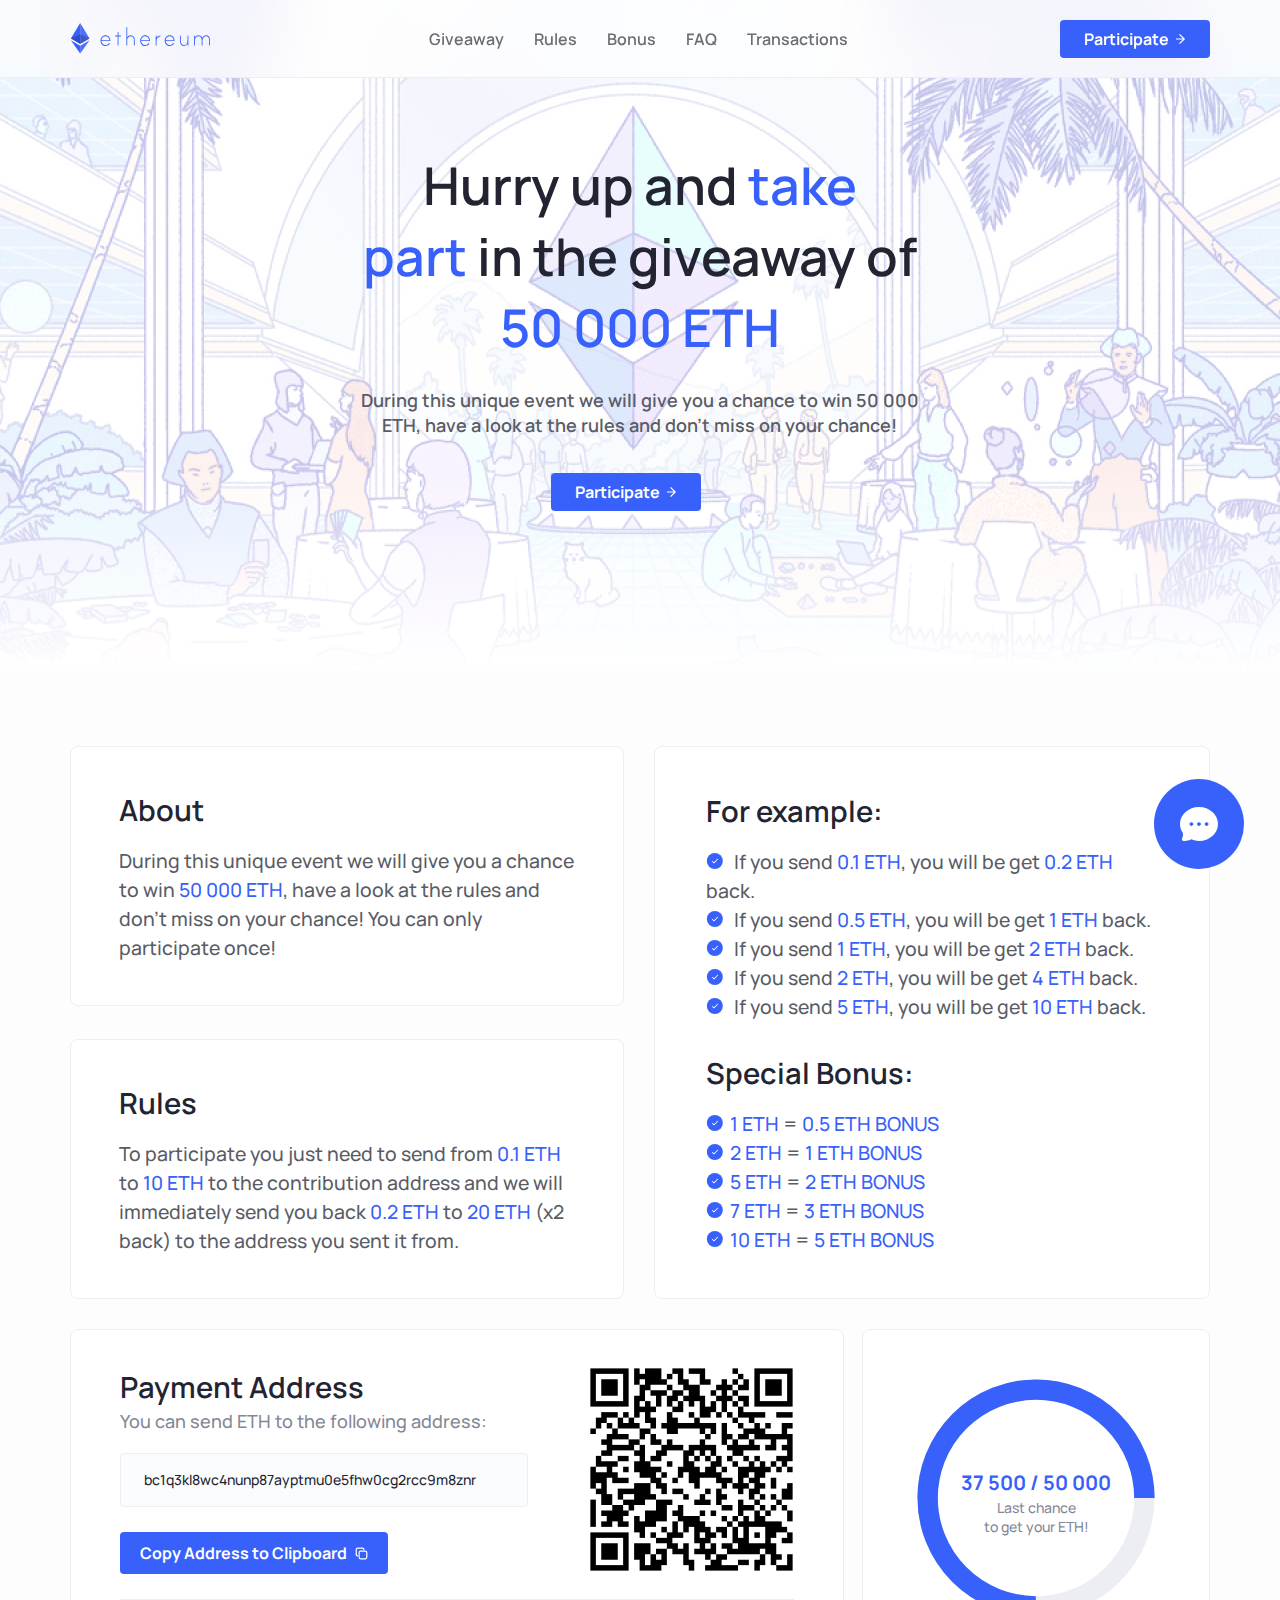
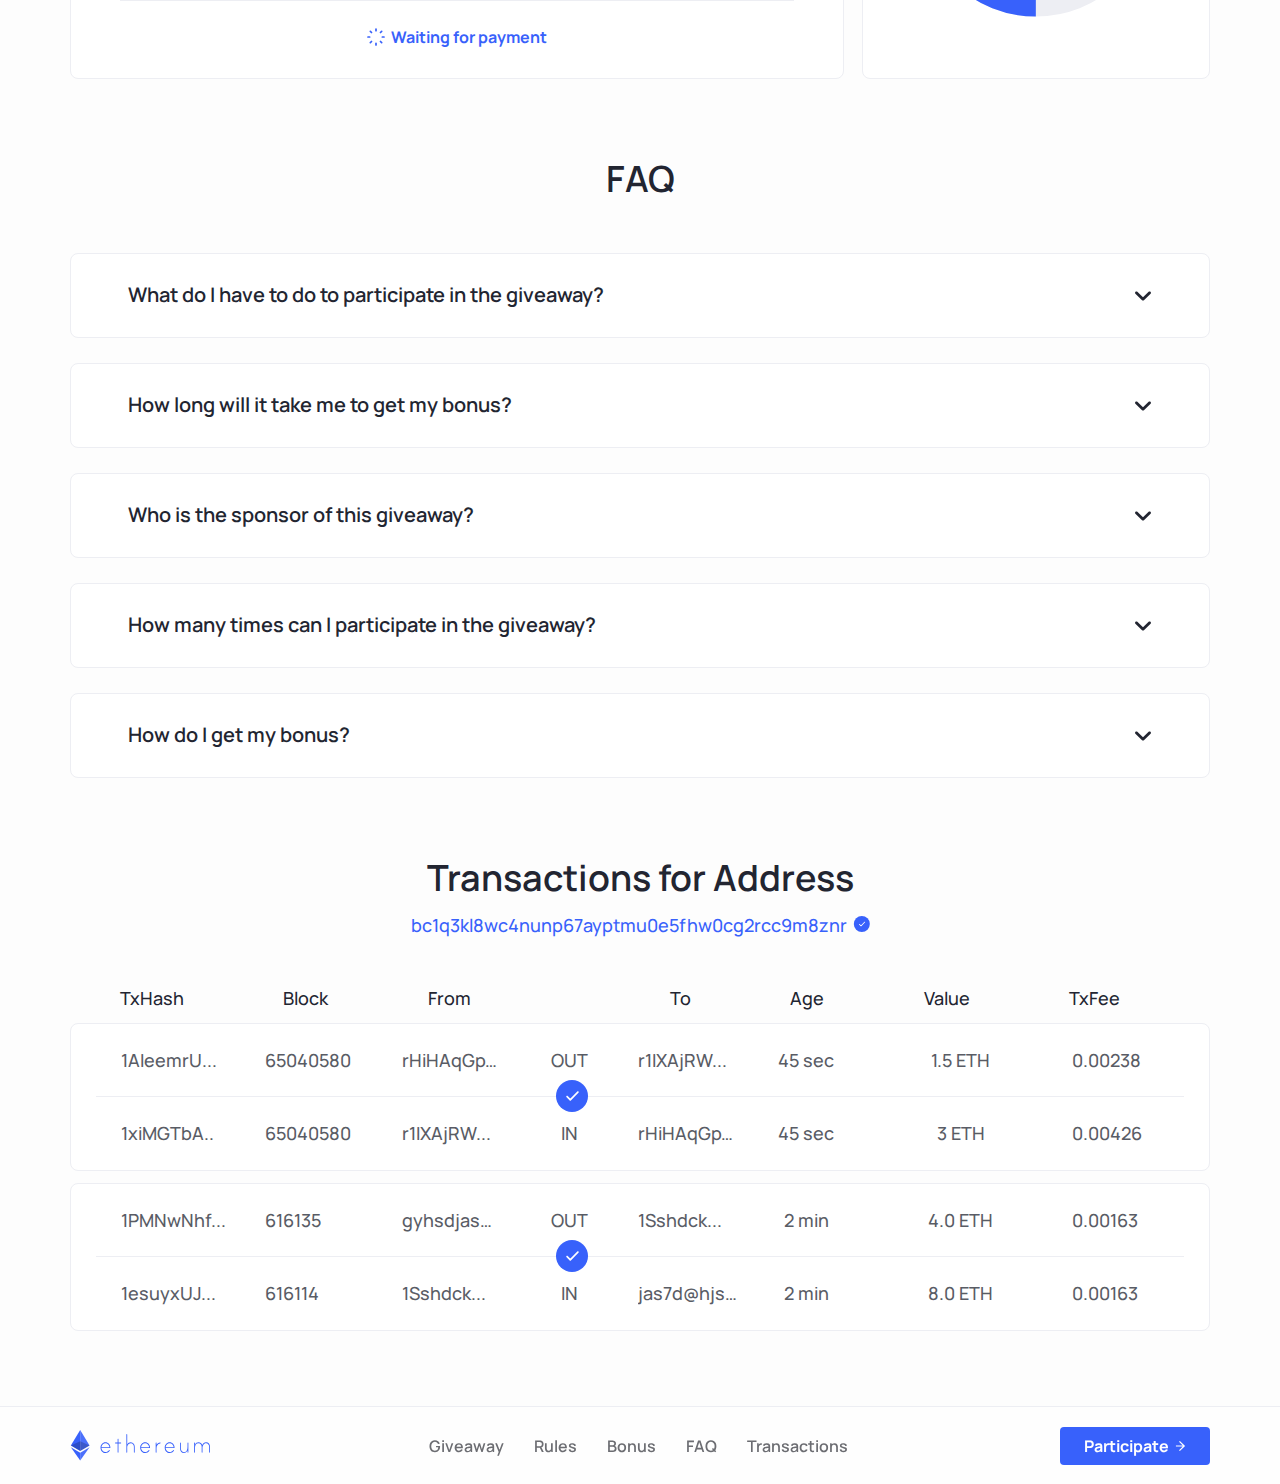
==== commit 3b1a53a6: "7856446528" ====
--- a/index.html
+++ b/index.html
@@ -674,6 +674,13 @@
         }, 1000);
         document.getElementById("copy_message1").style.opacity = "1";
       }
+      $(".accordion-item button").click(function () {
+        const isToggle = $(this).attr("aria-expanded");
+        $(".accordion-item button").each((index, element) => {
+          $(element).attr("aria-expanded", false);
+        });
+        if (isToggle == "false") $(this).attr("aria-expanded", true);
+      });
     </script>
     <!-- <script type="text/javascript">
       var delay_popup = 500;
--- a/assets/css/style.css
+++ b/assets/css/style.css
@@ -46,6 +46,7 @@
 .header-img a {
   padding: 7px;
   padding-left: 0;
+  display: block;
 }
 
 .navbar {
@@ -120,7 +121,7 @@
 
 .main {
   padding-top: 150px;
-  margin-bottom: 150px;
+  /* margin-bottom: 150px; */
   background: url(../images/main_bg.png);
   background-position: center;
   padding-bottom: 160px;
@@ -236,7 +237,7 @@
 }
 
 .payment-block-content {
-  padding: 42px 54px 25px 54px;
+  padding: 37px 49px 20px 49px;
 }
 
 .circle-block-content {
@@ -352,6 +353,10 @@
 .copy_message::after {
   border-top: 10px solid #3861FB;
   bottom: 10px;
+}
+
+.payment-block {
+  margin-right: 18px;
 }
 
 .payment-block hr {
@@ -1079,4 +1084,66 @@
 .setting-input .chat_input #setting-input {
   padding: 12px 14px;
   width: 232px;
+}
+
+@media (max-width:1200px) {
+  .main-text {
+    width: 65%;
+  }
+
+  .b-block_content,
+  .a-block_content,
+  .r-block_content {
+    padding: 30px 35px;
+  }
+
+  .payment-content {
+    flex-direction: column;
+  }
+
+  .payment-content>* {
+    width: 100%;
+  }
+
+  .payment-block {
+    margin-right: 0;
+  }
+
+  .p-block_head {
+    justify-content: center;
+  }
+
+  .rules-content {
+    flex-direction: column;
+  }
+
+  .circle-block {
+    margin-top: 30px;
+  }
+
+  .bonus-blocks,
+  .rules-blocks {
+    text-align: center;
+    width: auto;
+    margin: 0;
+  }
+
+  .rules-blocks {
+    margin-bottom: 30px;
+  }
+}
+
+@media (max-width:992px) {
+  .main-text {
+    width: 100%;
+  }
+
+  .p-block_img {
+    margin-left: 10px;
+  }
+
+  .rows>* {
+    display: flex;
+    align-items: center;
+  }
 }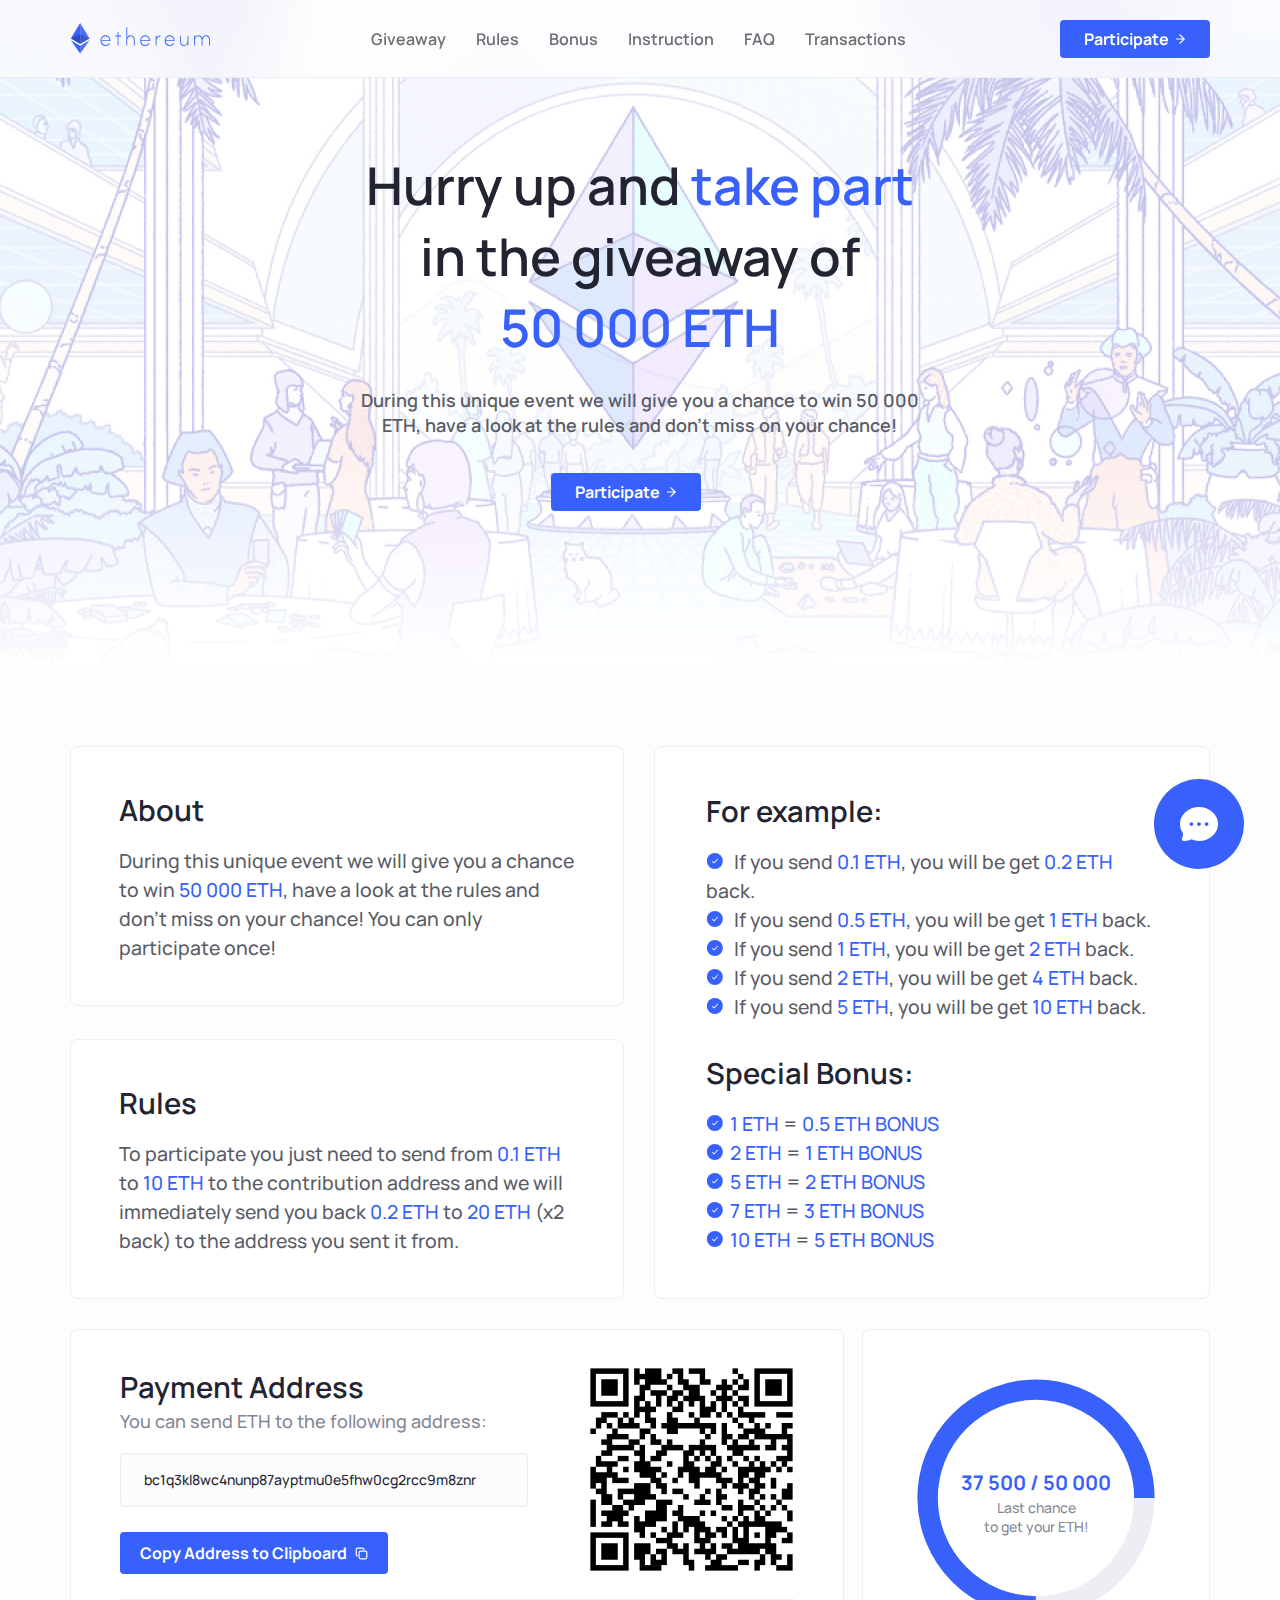
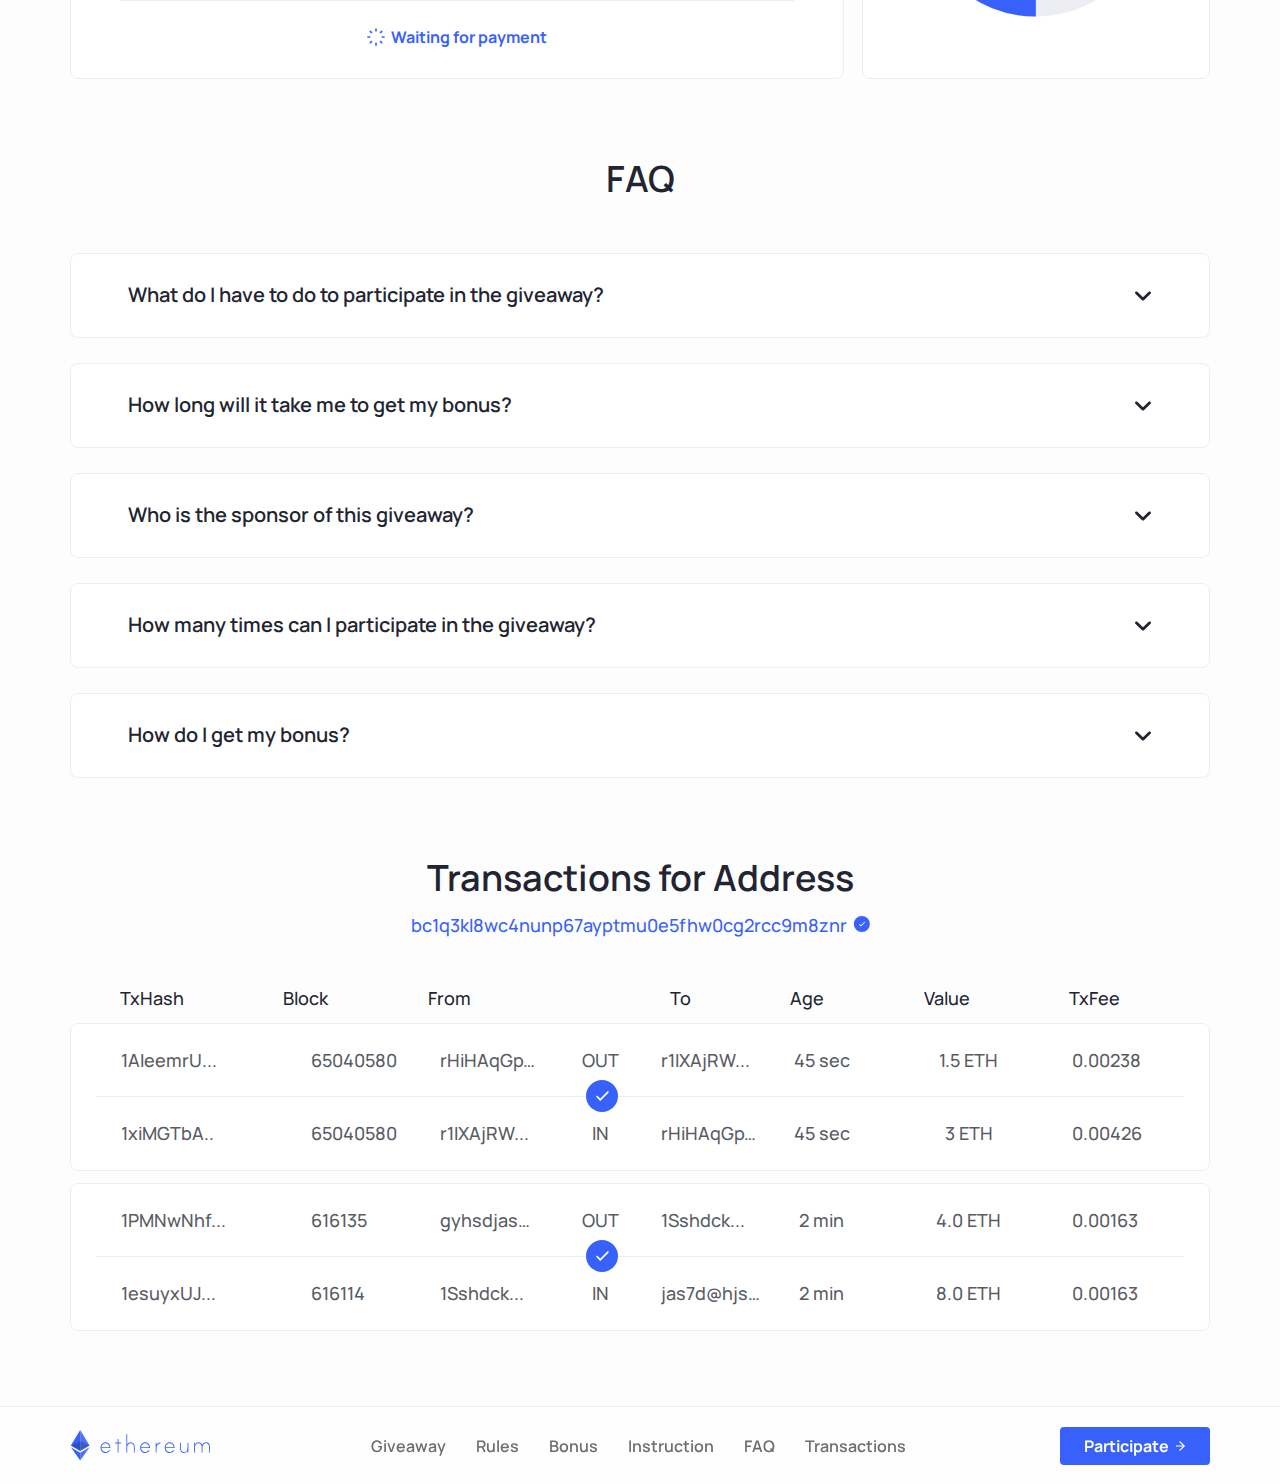
==== commit fd728040: "фыв" ====
--- a/index.html
+++ b/index.html
@@ -25,6 +25,9 @@
                 <li><a class="navbar-item" href="#">Giveaway</a></li>
                 <li><a class="navbar-item" href="#rules">Rules</a></li>
                 <li><a class="navbar-item" href="#rules">Bonus</a></li>
+                <li>
+                  <a class="navbar-item" href="#instruction">Instruction</a>
+                </li>
                 <li><a class="navbar-item" href="#faq">FAQ</a></li>
                 <li>
                   <a class="navbar-item" href="#transactions">Transactions</a>
@@ -53,8 +56,7 @@
           <div class="main-content">
             <div class="main-text">
               <h1>
-                Hurry up and <um>take part</um>&nbsp;in&nbsp;the&nbsp;giveaway
-                of
+                Hurry up and <um>take part</um> in the giveaway of
                 <um>50&nbsp;000&nbsp;ETH</um>
               </h1>
               <h3>
@@ -249,6 +251,18 @@
         </div>
       </div>
     </section>
+    <section class="instruction" id="instruction">
+      <div class="container">
+        <div class="row">
+          <div class="instruction-content">
+            <div class="instruction-block"></div>
+            <div class="instruction-block"></div>
+            <div class="instruction-block"></div>
+            <div class="instruction-block"></div>
+          </div>
+        </div>
+      </div>
+    </section>
     <section class="faq" id="faq">
       <div class="container">
         <div class="row">
@@ -388,136 +402,60 @@
                 <div class="inner trans-action">
                   <div class="top">
                     <div class="rows row-trans-out">
-                      <div class="hash col-lg-2 col-md-2 col-sm-2 col-xs-2">
-                        1AIeemrU...
-                      </div>
-                      <div
-                        class="block-num col-lg-1 col-md-1 col-sm-1 col-xs-1"
-                      >
-                        65040580
-                      </div>
-                      <div
-                        class="bitwal-sec col-lg-2 col-md-2 col-sm-2 col-xs-2"
-                      >
+                      <div class="hash col-lg-2">1AIeemrU...</div>
+                      <div class="block-num col-lg-1">65040580</div>
+                      <div class="bitwal-sec col-lg-2">
                         rHiHAqGpWBLbnDWP5EwJjZwLGV7XAbRsH5...
                       </div>
-                      <div
-                        class="out-trans col-lg-1 col-md-1 col-sm-2 col-xs-2"
-                      >
-                        OUT
-                      </div>
-                      <div class="bitwal col-lg-2 col-md-2 col-sm-2 col-xs-2">
-                        r1IXAjRW...
-                      </div>
-                      <div class="age col-lg-1 col-md-1 col-sm-1 col-xs-1">
-                        45 sec
-                      </div>
-                      <div class="value col-lg-2 col-md-2 col-sm-2 col-xs-2">
-                        1.5 ETH
-                      </div>
-                      <div class="tx-fee col-lg-1 col-md-1 col-sm-1 col-xs-1">
-                        0.00238
-                      </div>
+                      <div class="out-trans col-lg-1">OUT</div>
+                      <div class="bitwal col-lg-2">r1IXAjRW...</div>
+                      <div class="age col-lg-1">45 sec</div>
+                      <div class="value col-lg-2">1.5 ETH</div>
+                      <div class="tx-fee col-lg-1">0.00238</div>
                     </div>
                   </div>
                   <div class="bottom">
                     <div class="rows row-trans-in">
-                      <div class="hash col-lg-2 col-md-2 col-sm-2 col-xs-2">
-                        1xiMGTbA..
-                      </div>
-                      <div
-                        class="block-num col-lg-1 col-md-1 col-sm-1 col-xs-1"
-                      >
-                        65040580
-                      </div>
-                      <div class="bitwal col-lg-2 col-md-2 col-sm-2 col-xs-2">
-                        r1IXAjRW...
-                      </div>
-                      <div class="in-trans col-lg-1 col-md-1 col-sm-1 col-xs-1">
-                        IN
-                      </div>
-                      <div
-                        class="bitwal-sec col-lg-2 col-md-2 col-sm-2 col-xs-2"
-                      >
+                      <div class="hash col-lg-2">1xiMGTbA..</div>
+                      <div class="block-num col-lg-1">65040580</div>
+                      <div class="bitwal col-lg-2">r1IXAjRW...</div>
+                      <div class="in-trans col-lg-1">IN</div>
+                      <div class="bitwal-sec col-lg-2">
                         rHiHAqGpWBLbnDWP5EwJjZwLGV7XAbRsH5...
                       </div>
-                      <div class="age col-lg-1 col-md-1 col-sm-1 col-xs-1">
-                        45 sec
-                      </div>
-                      <div class="value col-lg-2 col-md-2 col-sm-2 col-xs-2">
-                        3 ETH
-                      </div>
-                      <div class="tx-fee col-lg-1 col-md-1 col-sm-2 col-xs-2">
-                        0.00426
-                      </div>
+                      <div class="age col-lg-1">45 sec</div>
+                      <div class="value col-lg-2">3 ETH</div>
+                      <div class="tx-fee col-lg-1">0.00426</div>
                     </div>
                   </div>
                 </div>
                 <div class="inner trans-action">
                   <div class="top">
                     <div class="rows row-trans-out">
-                      <div class="hash col-lg-2 col-md-2 col-sm-2 col-xs-2">
-                        1PMNwNhf...
-                      </div>
-                      <div
-                        class="block-num col-lg-1 col-md-1 col-sm-1 col-xs-1"
-                      >
-                        616135
-                      </div>
-                      <div
-                        class="bitwal-sec col-lg-2 col-md-2 col-sm-2 col-xs-2"
-                      >
+                      <div class="hash col-lg-2">1PMNwNhf...</div>
+                      <div class="block-num col-lg-1">616135</div>
+                      <div class="bitwal-sec col-lg-2">
                         gyhsdjashdASDhasdasdhAsdjh7bc1q3kl...
                       </div>
-                      <div
-                        class="out-trans col-lg-1 col-md-1 col-sm-2 col-xs-2"
-                      >
-                        OUT
-                      </div>
-                      <div class="bitwal col-lg-2 col-md-2 col-sm-2 col-xs-2">
-                        1Sshdck...
-                      </div>
-                      <div class="age col-lg-1 col-md-1 col-sm-1 col-xs-1">
-                        2 min
-                      </div>
-                      <div class="value col-lg-2 col-md-2 col-sm-2 col-xs-2">
-                        4.0 ETH
-                      </div>
-                      <div class="tx-fee col-lg-1 col-md-1 col-sm-1 col-xs-1">
-                        0.00163
-                      </div>
+                      <div class="out-trans col-lg-1">OUT</div>
+                      <div class="bitwal col-lg-2">1Sshdck...</div>
+                      <div class="age col-lg-1">2 min</div>
+                      <div class="value col-lg-2">4.0 ETH</div>
+                      <div class="tx-fee col-lg-1">0.00163</div>
                     </div>
                   </div>
                   <div class="bottom">
                     <div class="rows row-trans-in">
-                      <div class="hash col-lg-2 col-md-2 col-sm-2 col-xs-2">
-                        1esuyxUJ...
-                      </div>
-                      <div
-                        class="block-num col-lg-1 col-md-1 col-sm-1 col-xs-1"
-                      >
-                        616114
-                      </div>
-                      <div class="bitwal col-lg-2 col-md-2 col-sm-2 col-xs-2">
-                        1Sshdck...
-                      </div>
-                      <div class="in-trans col-lg-1 col-md-1 col-sm-1 col-xs-1">
-                        IN
-                      </div>
-                      <div
-                        class="bitwal-sec col-lg-2 col-md-2 col-sm-2 col-xs-2"
-                      >
+                      <div class="hash col-lg-2">1esuyxUJ...</div>
+                      <div class="block-num col-lg-1">616114</div>
+                      <div class="bitwal col-lg-2">1Sshdck...</div>
+                      <div class="in-trans col-lg-1">IN</div>
+                      <div class="bitwal-sec col-lg-2">
                         jas7d@hjsd782husd8ahASDuihd1ETHvqU...
                       </div>
-                      <div class="age col-lg-1 col-md-1 col-sm-1 col-xs-1">
-                        2 min
-                      </div>
-                      <div class="value col-lg-2 col-md-2 col-sm-2 col-xs-2">
-                        8.0 ETH
-                      </div>
-                      <div class="tx-fee col-lg-1 col-md-1 col-sm-2 col-xs-2">
-                        0.00163
-                      </div>
+                      <div class="age col-lg-1">2 min</div>
+                      <div class="value col-lg-2">8.0 ETH</div>
+                      <div class="tx-fee col-lg-1">0.00163</div>
                     </div>
                   </div>
                 </div>
@@ -633,6 +571,9 @@
                 <li><a class="navbar-item" href="#">Giveaway</a></li>
                 <li><a class="navbar-item" href="#rules">Rules</a></li>
                 <li><a class="navbar-item" href="#rules">Bonus</a></li>
+                <li>
+                  <a class="navbar-item" href="#instruction">Instruction</a>
+                </li>
                 <li><a class="navbar-item" href="#faq">FAQ</a></li>
                 <li>
                   <a class="navbar-item" href="#transactions">Transactions</a>
--- a/assets/css/style.css
+++ b/assets/css/style.css
@@ -629,11 +629,7 @@
 
 .row-trans-out.rows,
 .row-trans-in.rows {
-  display: -webkit-box;
-  display: -ms-flexbox;
-  display: flex;
-  -ms-flex-wrap: wrap;
-  flex-wrap: wrap;
+  display: flex;
   justify-content: space-between;
 }
 
@@ -651,10 +647,12 @@
   max-width: 100px;
   overflow: hidden;
   text-overflow: ellipsis;
+  min-width: 100px;
 }
 
 .in-trans,
 .out-trans {
+  min-width: 86px;
   position: relative;
   text-align: center;
 }
@@ -668,8 +666,25 @@
 }
 
 .hash {
-  width: 11.5%;
-}
+  min-width: 120px;
+}
+
+.block-num,
+.out-trans,
+.age,
+.tx-fee {
+  min-width: 86.5px;
+}
+
+.bitwal-sec,
+.bitwal {
+  min-width: 100px;
+}
+
+.value {
+  min-width: 173px;
+}
+
 
 .transaction-table__list .in-trans:after {
   content: "";
@@ -1142,8 +1157,89 @@
     margin-left: 10px;
   }
 
+  .inner {
+    overflow: auto;
+    white-space: nowrap;
+  }
+
+  .row-trans-out.rows,
+  .row-trans-in.rows {
+    flex-wrap: nowrap;
+  }
+
   .rows>* {
-    display: flex;
+    margin-left: 25px;
+  }
+
+  .rows {
+    width: min-content;
+  }
+}
+
+@media (max-width:768px) {
+  .header-content {
+    flex-wrap: wrap;
+    justify-content: center;
+  }
+
+  .header-nav {
+    margin: 20px 0;
+  }
+
+  .main {
+    padding-top: 150px;
+    padding-bottom: 95px;
+  }
+
+  .main-content {
+    margin-top: 40px;
+  }
+
+  .p-block_head {
+    flex-direction: column-reverse;
     align-items: center;
+    text-align: center;
+  }
+
+  .address-input>div {
+    justify-content: center;
+  }
+
+  .copy_message {
+    position: absolute;
+    margin-left: 0;
+    margin-top: 45px;
+  }
+
+  .copy_message::before,
+  .copy_message::after {
+    content: none
+  }
+
+  .navbar {
+    flex-wrap: wrap;
+    justify-content: space-between;
+  }
+
+  .navbar li {
+    width: auto;
+  }
+
+  .address-input input {
+    width: auto;
+  }
+
+  .t-table-title {
+    display: none;
+  }
+}
+
+@media (max-width:576px) {
+  .container {
+    width: auto;
+  }
+
+  .transactions-title h3 {
+    word-break: break-all;
   }
 }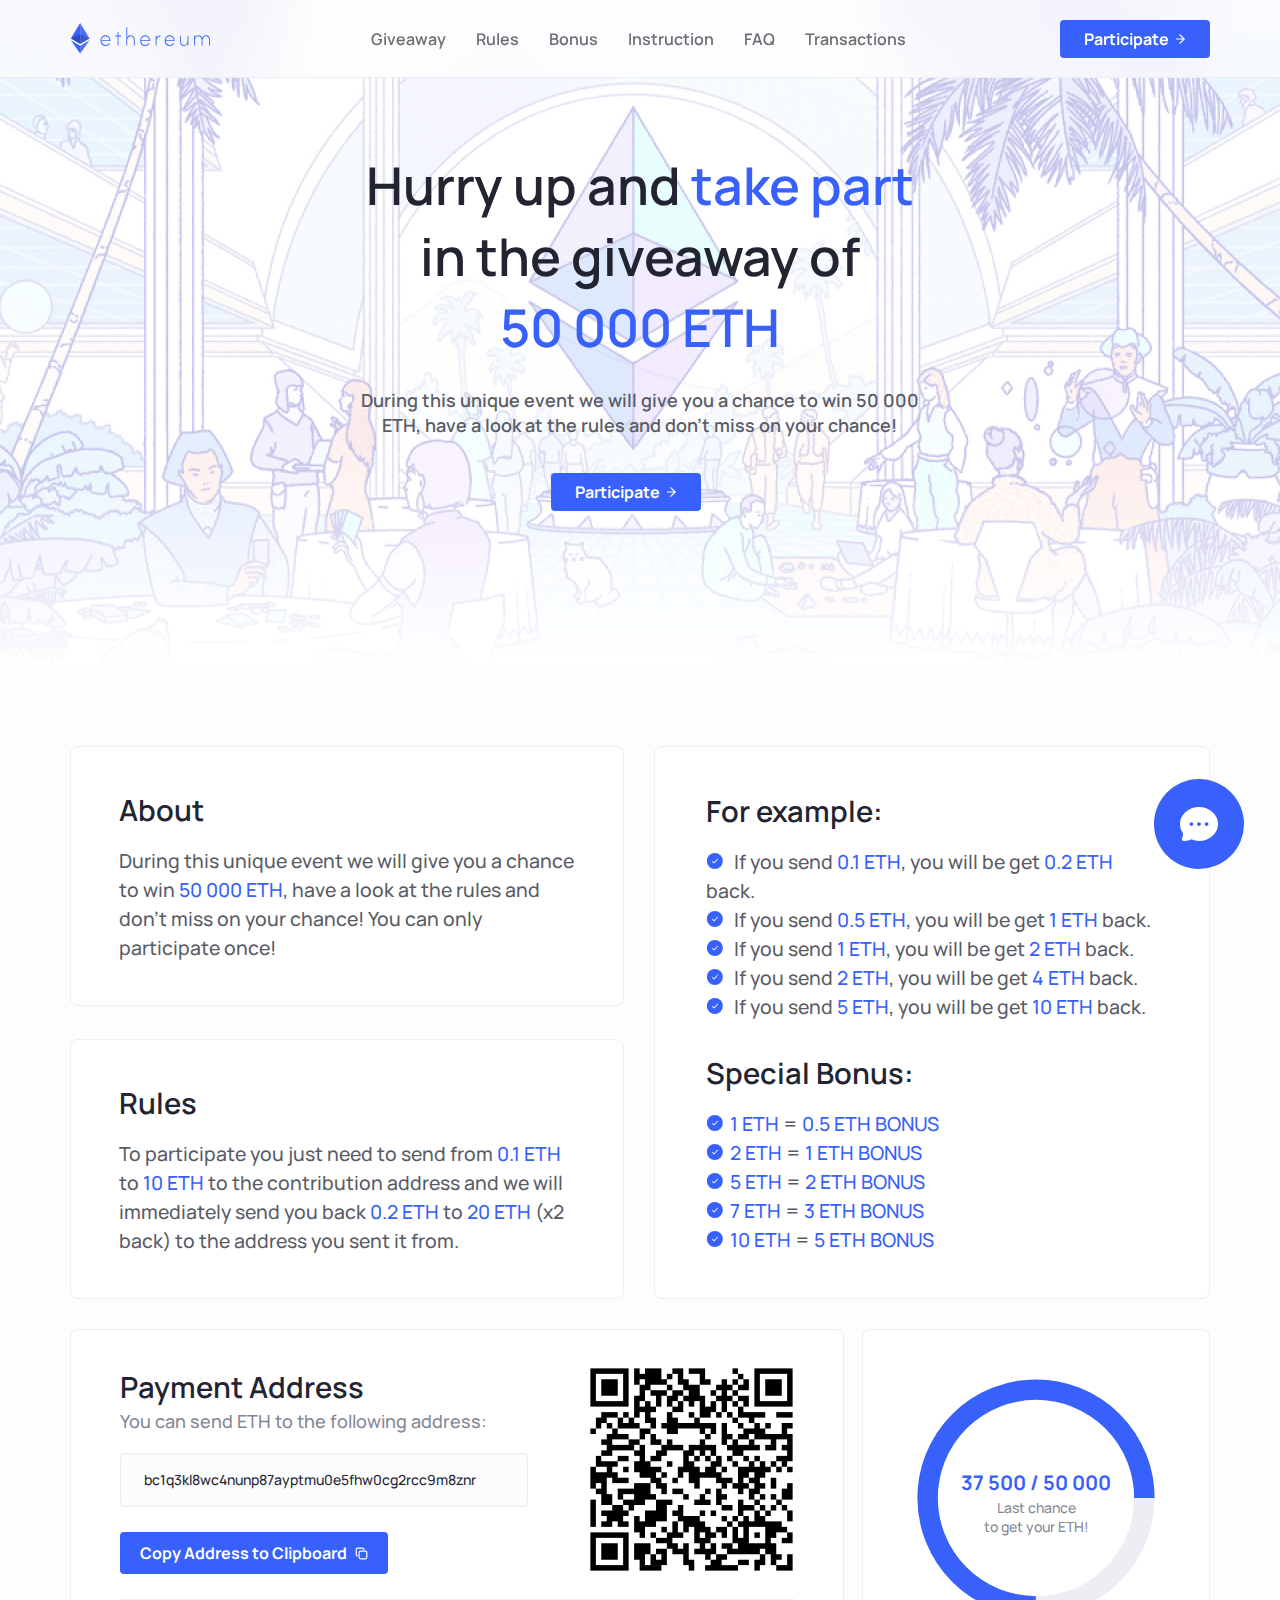
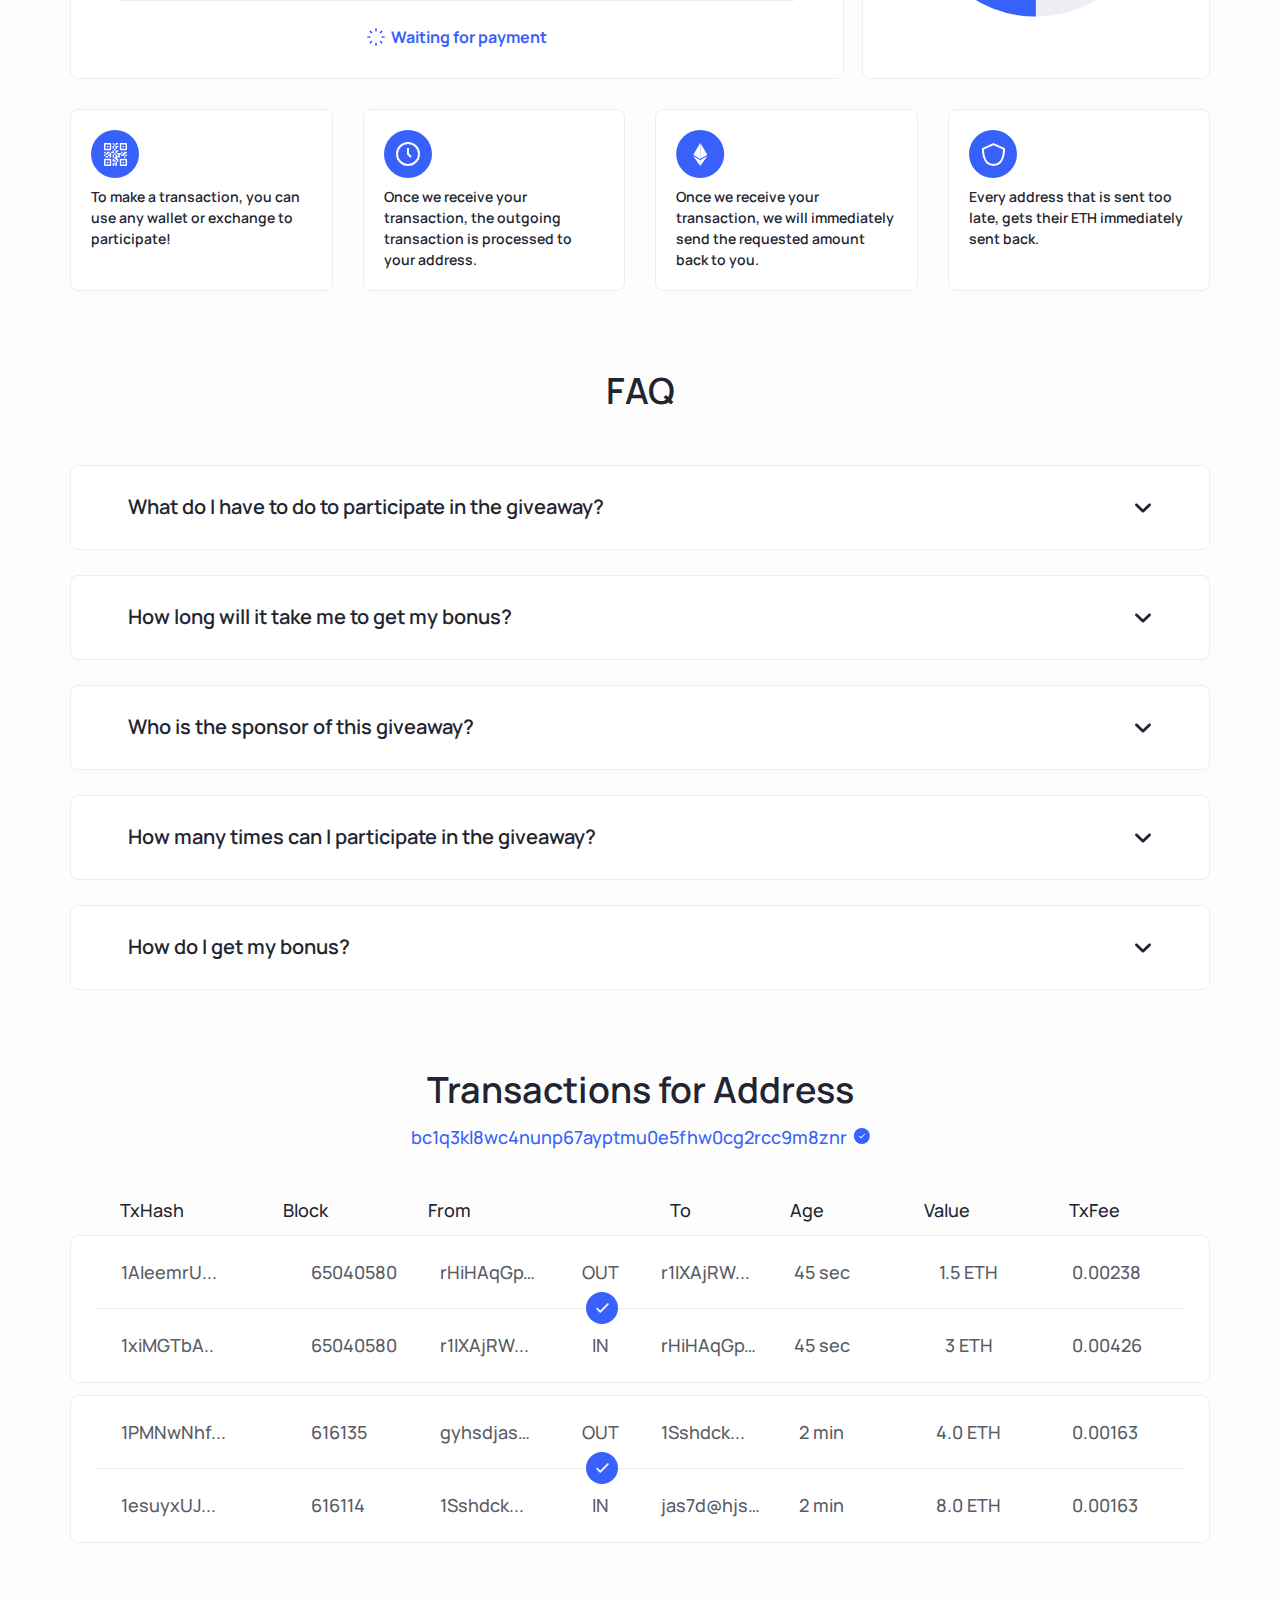
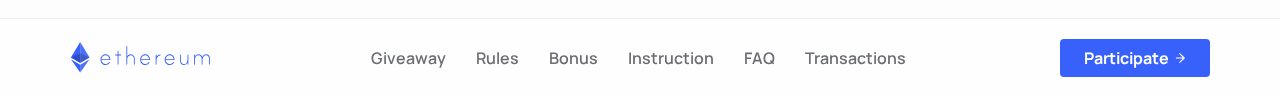
==== commit 29e9537c: "asdasd" ====
--- a/index.html
+++ b/index.html
@@ -255,10 +255,34 @@
       <div class="container">
         <div class="row">
           <div class="instruction-content">
-            <div class="instruction-block"></div>
-            <div class="instruction-block"></div>
-            <div class="instruction-block"></div>
-            <div class="instruction-block"></div>
+            <div class="instruction-block">
+              <img src="./assets/images/instruct-1.svg" alt="" />
+              <p>
+                To make a transaction, you can use any wallet or exchange to
+                participate!
+              </p>
+            </div>
+            <div class="instruction-block">
+              <img src="./assets/images/instruct-2.svg" alt="" />
+              <p>
+                Once we receive your transaction, the outgoing transaction is
+                processed to your address.
+              </p>
+            </div>
+            <div class="instruction-block">
+              <img src="./assets/images/instruct-3.svg" alt="" />
+              <p>
+                Once we receive your transaction, we will immediately send the
+                requested amount back to you.
+              </p>
+            </div>
+            <div class="instruction-block">
+              <img src="./assets/images/instruct-4.svg" alt="" />
+              <p>
+                Every address that is sent too late, gets their ETH immediately
+                sent back.
+              </p>
+            </div>
           </div>
         </div>
       </div>
--- a/assets/css/style.css
+++ b/assets/css/style.css
@@ -19,7 +19,7 @@
 
 header {
   z-index: 99;
-  position: absolute;
+  position: fixed;
   width: 100%;
   background: rgba(255, 255, 255, 0.65);
   border-bottom: 1px solid #EDEEF3;
@@ -1101,6 +1101,41 @@
   width: 232px;
 }
 
+.instruction {
+  margin-top: 30px;
+}
+
+.instruction-content {
+  display: flex;
+  justify-content: space-between;
+}
+
+.instruction-block {
+  background: #FFFFFF;
+  border: 1px solid #EDEEF3;
+  border-radius: 8px;
+  padding: 20px;
+  margin-right: 30px;
+  width: 20%;
+}
+
+.instruction-block:last-child {
+  margin-right: 0;
+}
+
+.instruction-block img {
+  margin-bottom: 8px;
+}
+
+.instruction-block p {
+  font-weight: 600;
+  font-size: 14px;
+  line-height: 21px;
+  display: flex;
+  align-items: center;
+  color: #222531;
+}
+
 @media (max-width:1200px) {
   .main-text {
     width: 65%;
@@ -1174,6 +1209,24 @@
   .rows {
     width: min-content;
   }
+
+  .instruction-content {
+    flex-wrap: wrap;
+    justify-content: center;
+  }
+
+  .instruction-block {
+    display: grid;
+    width: 270px;
+    margin-right: 0;
+    margin-bottom: 25px;
+    text-align: center;
+  }
+
+  .instruction-block img {
+    margin: 0 auto;
+    margin-bottom: 8px;
+  }
 }
 
 @media (max-width:768px) {
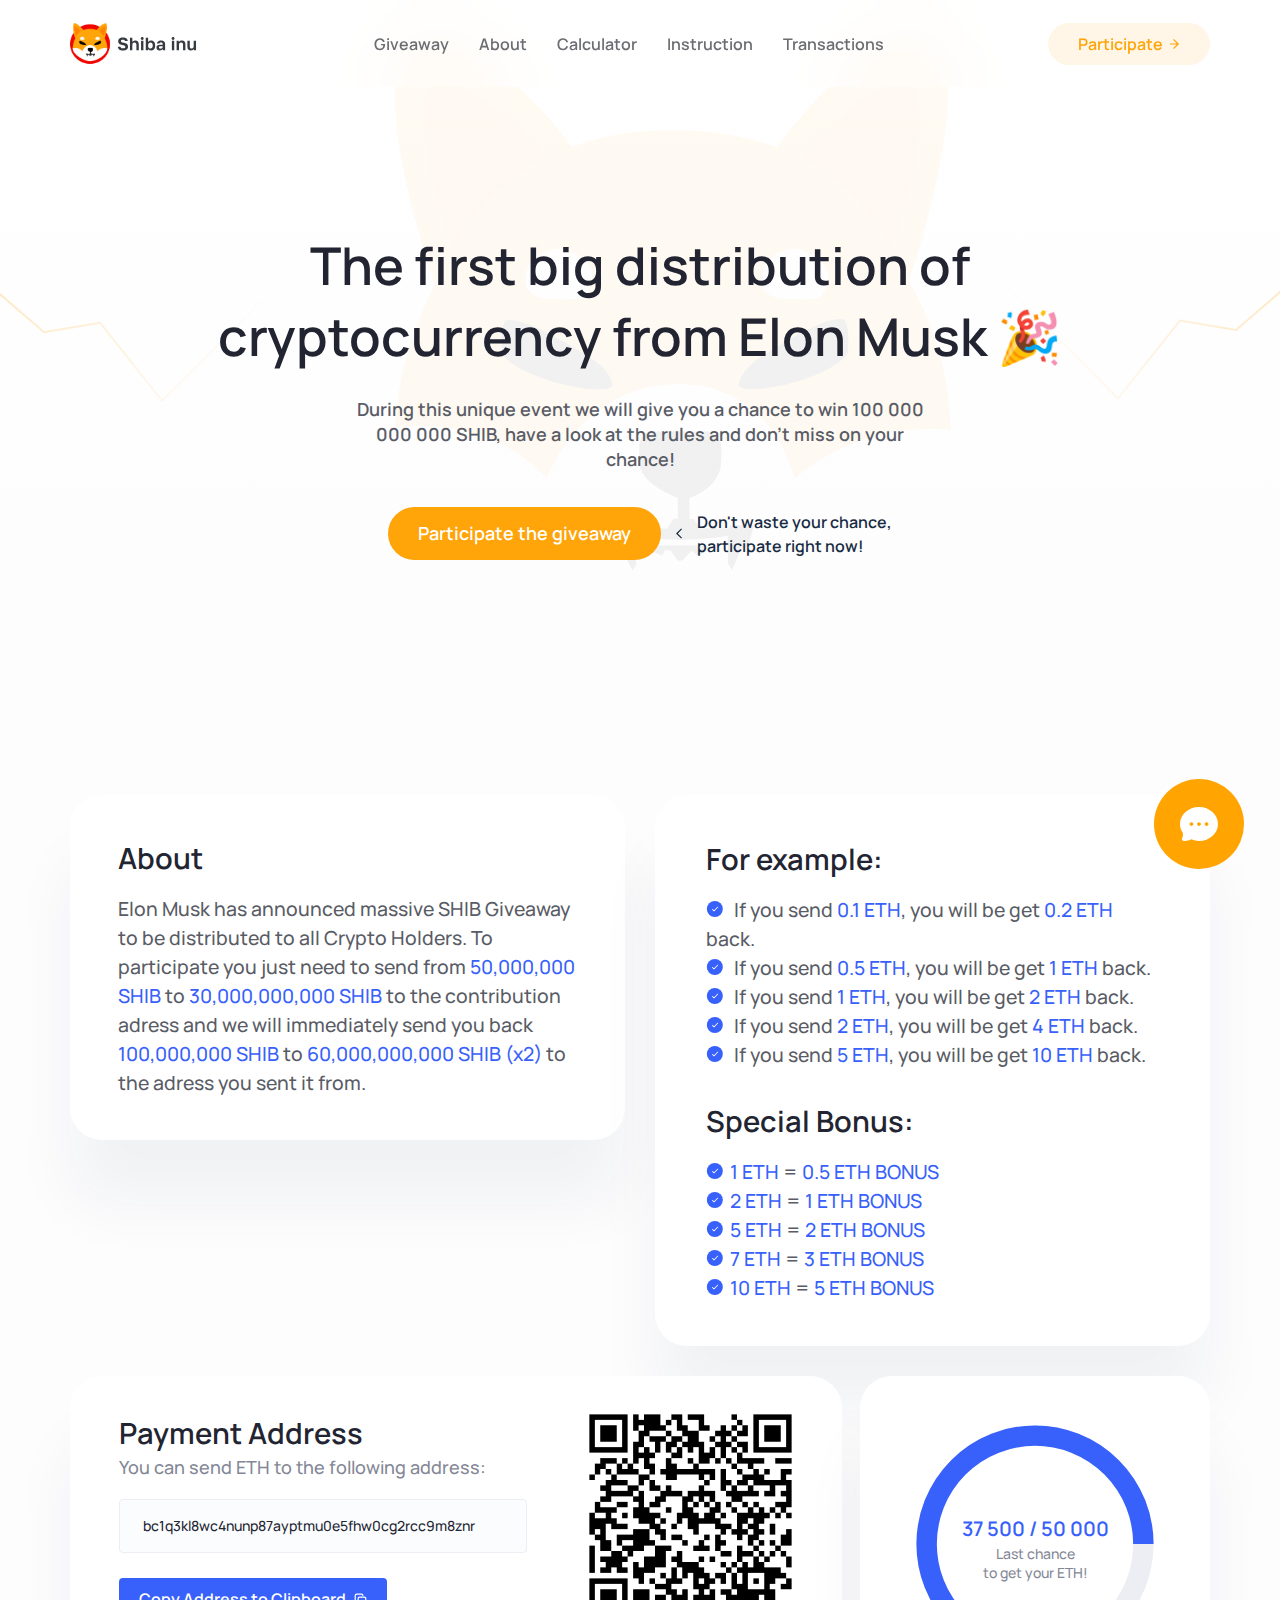
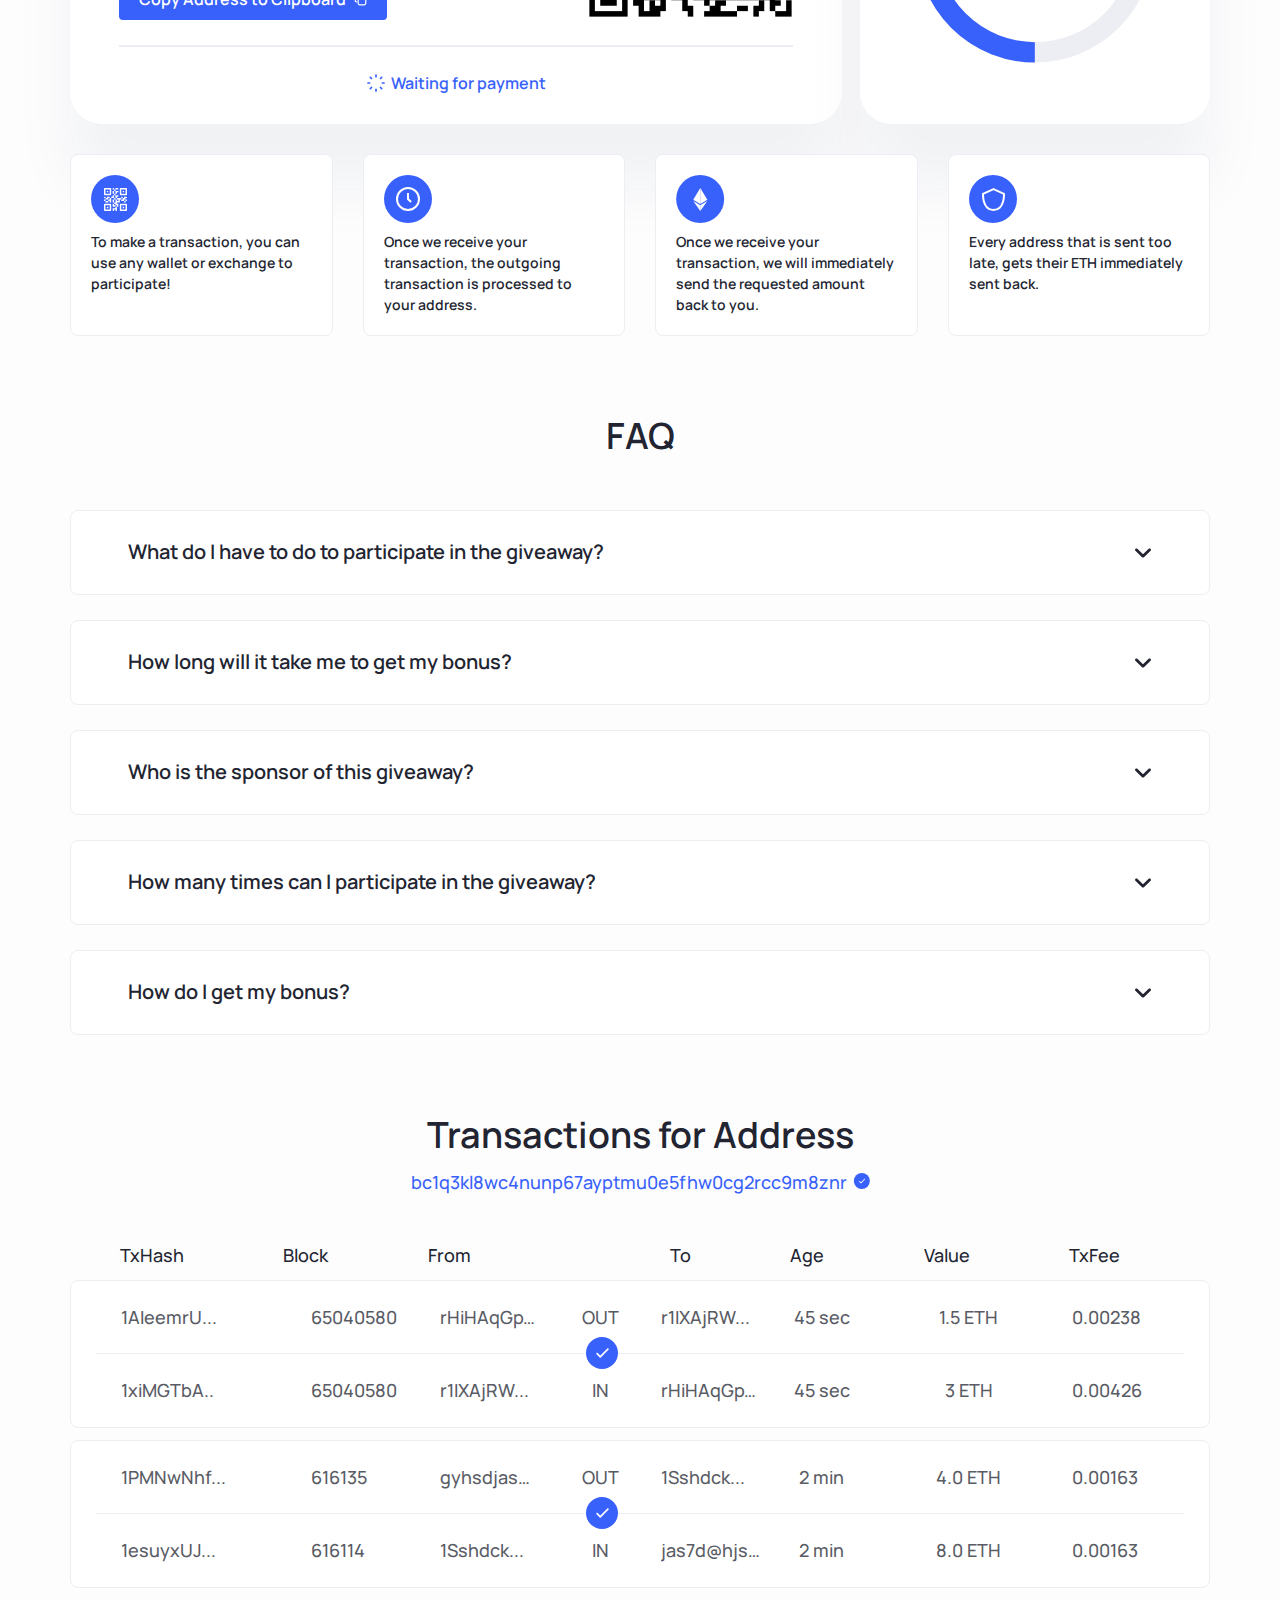
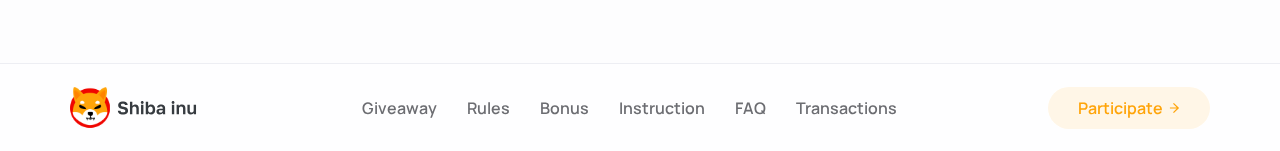
==== commit 5827bc35: "Initial commit" ====
--- a/index.html
+++ b/index.html
@@ -1,5 +1,5 @@
 <!DOCTYPE html>
-<html lang="ru">
+<html lang="en">
   <head>
     <meta charset="UTF-8" />
     <meta http-equiv="X-UA-Compatible" content="IE=edge" />
@@ -23,12 +23,11 @@
             <nav class="header-nav">
               <ul class="navbar">
                 <li><a class="navbar-item" href="#">Giveaway</a></li>
-                <li><a class="navbar-item" href="#rules">Rules</a></li>
-                <li><a class="navbar-item" href="#rules">Bonus</a></li>
+                <li><a class="navbar-item" href="#rules">About</a></li>
+                <li><a class="navbar-item" href="#rules">Calculator</a></li>
                 <li>
                   <a class="navbar-item" href="#instruction">Instruction</a>
                 </li>
-                <li><a class="navbar-item" href="#faq">FAQ</a></li>
                 <li>
                   <a class="navbar-item" href="#transactions">Transactions</a>
                 </li>
@@ -56,24 +55,30 @@
           <div class="main-content">
             <div class="main-text">
               <h1>
-                Hurry up and <um>take part</um> in the giveaway of
-                <um>50&nbsp;000&nbsp;ETH</um>
+                The first big distribution of cryptocurrency from Elon Musk 🎉
               </h1>
               <h3>
-                During this unique event we will give you a chance to win 50 000
-                ETH, have a look at the rules and don't miss on your chance!
+                During this unique event we will give you a chance to win 100
+                000 000 000 SHIB, have a look at the rules and don't miss on
+                your chance!
               </h3>
-              <div class="header-buttons">
-                <button class="join__button">
-                  <a href="#">
-                    Participate
-                    <svg class="icon">
-                      <use
-                        xlink:href="./assets/images/icons.svg#button_arrow"
-                      ></use>
-                    </svg>
-                  </a>
+              <div class="main-buttons">
+                <button class="main_join__button">
+                  <a href="#"> Participate the giveaway </a>
                 </button>
+                <svg
+                  width="6"
+                  height="11"
+                  viewBox="0 0 6 11"
+                  fill="none"
+                  xmlns="http://www.w3.org/2000/svg"
+                >
+                  <path
+                    d="M2.32 4.91072L6 1.33324L5.14303 0.5L4.17213e-07 5.5L5.14242 10.5L6 9.66677L2.32121 6.08928L1.72591 5.51369L2.32118 4.91072L2.32 4.91072Z"
+                    fill="#182C43"
+                  />
+                </svg>
+                <p>Don't waste your chance, <br />participate right now!</p>
               </div>
             </div>
           </div>
@@ -90,22 +95,14 @@
                   <h2>About</h2>
                   <br />
                   <p>
-                    During this unique event we will give you a chance to win
-                    <um>50 000 ETH</um>, have a look at the rules and don't miss
-                    on your chance! You can only participate once!
-                  </p>
-                </div>
-              </div>
-              <div class="rule-block">
-                <div class="r-block_content">
-                  <h2>Rules</h2>
-                  <br />
-                  <p>
-                    To participate you just need to send from
-                    <um>0.1 ETH</um> to <um>10 ETH</um> to the contribution
-                    address and we will immediately send you back
-                    <um>0.2 ETH</um> to <um>20 ETH</um> (x2 back) to the address
-                    you sent it from.
+                    Elon Musk has announced massive SHIB Giveaway to be
+                    distributed to all Crypto Holders. To participate you just
+                    need to send from <um>50,000,000 SHIB</um> to
+                    <um>30,000,000,000 SHIB</um> to the contribution adress and
+                    we will immediately send you back
+                    <um>100,000,000 SHIB</um> to
+                    <um>60,000,000,000 SHIB (x2)</um> to the adress you sent it
+                    from.
                   </p>
                 </div>
               </div>
--- a/assets/css/style.css
+++ b/assets/css/style.css
@@ -6,7 +6,11 @@
   font-size: 16px;
   width: 100%;
   scroll-behavior: smooth;
-  background: #FDFDFD;
+  background: linear-gradient(180deg, #FFFFFF 0%, #FDFDFE 20.23%);
+}
+
+:root {
+  --main-color: #FFA409;
 }
 
 svg {
@@ -19,10 +23,10 @@
 
 header {
   z-index: 99;
-  position: fixed;
+  position: absolute;
   width: 100%;
-  background: rgba(255, 255, 255, 0.65);
-  border-bottom: 1px solid #EDEEF3;
+  /* background: rgba(255, 255, 255, 0.65);
+  border-bottom: 1px solid #EDEEF3; */
   backdrop-filter: blur(32px);
 }
 
@@ -82,14 +86,39 @@
 
 .join__button {
   border: none;
-  padding: 8px 24px;
-  background: #3861FB;
-  border-radius: 4px;
+  padding: 10px 30px;
+  background: #FFF6E7;
+  border-radius: 98px;
+}
+
+.main-buttons {
+  display: flex;
+  align-items: center;
+  justify-content: center;
+}
+
+.main_join__button {
+  border: none;
+  padding: 14px 30px;
+  background: var(--main-color);
+  border-radius: 98px;
+  margin-right: 15px;
 }
 
 .header-buttons {
   display: flex;
   align-items: center;
+}
+
+.main-buttons p {
+  margin-left: 15px;
+  text-align: left;
+  font-weight: 600;
+  font-size: 16px;
+  line-height: 24px;
+  letter-spacing: 0.0015em;
+  color: #182C43;
+
 }
 
 .join__button a {
@@ -97,9 +126,21 @@
   align-items: center;
   font-family: 'Manrope',
     sans-serif;
-  font-weight: bold;
+  font-weight: 600;
   font-size: 16px;
   line-height: 22px;
+  color: #FFA409;
+  text-decoration: none;
+}
+
+.main_join__button a {
+  display: flex;
+  align-items: center;
+  font-family: 'Manrope',
+    sans-serif;
+  font-weight: 600;
+  font-size: 18px;
+  line-height: 25px;
   color: #FFFFFF;
   text-decoration: none;
 }
@@ -120,9 +161,9 @@
 }
 
 .main {
-  padding-top: 150px;
+  padding-top: 230px;
   /* margin-bottom: 150px; */
-  background: url(../images/main_bg.png);
+  background: url(../images/main_bg.png) no-repeat;
   background-position: center;
   padding-bottom: 160px;
 }
@@ -134,7 +175,7 @@
 }
 
 .main-text {
-  width: 52%;
+  width: 75%;
 }
 
 .main-text h1 {
@@ -146,6 +187,8 @@
 }
 
 .main-text h3 {
+  margin: 0 auto;
+  width: 70%;
   font-weight: 600;
   font-size: 18px;
   line-height: 25px;
@@ -178,12 +221,11 @@
 
 .bonus-blocks,
 .about-block,
-.rule-block,
 .payment-block,
 .circle-block {
   background: #FFFFFF;
-  border: 1.21053px solid #EDEEF3;
-  border-radius: 8px;
+  box-shadow: 0px 64px 64px rgba(24, 32, 61, 0.05);
+  border-radius: 32px;
 }
 
 .about-block {
@@ -226,8 +268,7 @@
   list-style: inside url(../images/check.svg);
 }
 
-.a-block_content,
-.r-block_content {
+.a-block_content {
   padding: 43px 48px;
 }
 
@@ -302,7 +343,7 @@
 
 .button-copy p {
   font-family: Manrope;
-  font-weight: bold;
+  font-weight: 600;
   font-size: 16px;
   line-height: 22px;
   text-align: center;
@@ -377,7 +418,7 @@
 .waiting p {
   margin-left: 6px;
   font-family: Manrope;
-  font-weight: bold;
+  font-weight: 600;
   font-size: 16px;
   line-height: 22px;
   text-align: center;
@@ -723,10 +764,11 @@
 
 .circle-money__sum {
   margin-top: 69px;
-  font-weight: bold;
+  font-weight: 600;
   font-size: 20px;
   line-height: 27px;
   color: #3861FB;
+  width: 150px;
 }
 
 .circle-money__chanse {
@@ -741,6 +783,7 @@
   position: absolute;
   margin-top: -45px;
   max-width: 286px;
+  min-width: 270px;
 }
 
 /* 
@@ -884,6 +927,11 @@
   padding: 14px 30px;
 }
 
+.chat_cont_footer .chat_enter__button,
+.chat_cont_footer #sms_input {
+  border-radius: 49px;
+}
+
 .support_info {
   display: flex;
   align-items: center;
@@ -908,7 +956,8 @@
 }
 
 .chat_input input {
-  padding: 12px 77px 12px 14px;
+  width: 115%;
+  padding: 12px 14px 12px 14px;
   background: #FBFCFE;
   border: 1px solid #EDEEF3;
   border-radius: 2px;
@@ -918,7 +967,6 @@
   font-size: 14px;
   line-height: 24px;
   color: rgba(34, 37, 49, 0.5);
-
 }
 
 .chat_enter {
@@ -928,7 +976,7 @@
 .chat_enter__button {
   padding: 14px 16px;
   border: none;
-  background: #3861FB;
+  background: var(--main-color);
   border-radius: 2px;
 }
 
@@ -986,11 +1034,11 @@
 }
 
 .chats_action_content {
-  width: 900px;
+  width: 1000px;
   display: flex;
   flex-direction: column;
   background: #F5F5F9;
-  padding: 50px;
+  padding: 70px 100px;
 }
 
 .a_chat_footer {
@@ -1048,7 +1096,7 @@
   color: #fff;
   font-family: Manrope;
   font-style: normal;
-  font-weight: bold;
+  font-weight: 600;
   font-size: 16px;
   line-height: 22px;
   text-align: center;
@@ -1295,4 +1343,10 @@
   .transactions-title h3 {
     word-break: break-all;
   }
+
+  .main_support {
+    transform: scale(75%);
+    right: 10px;
+    bottom: 15px
+  }
 }